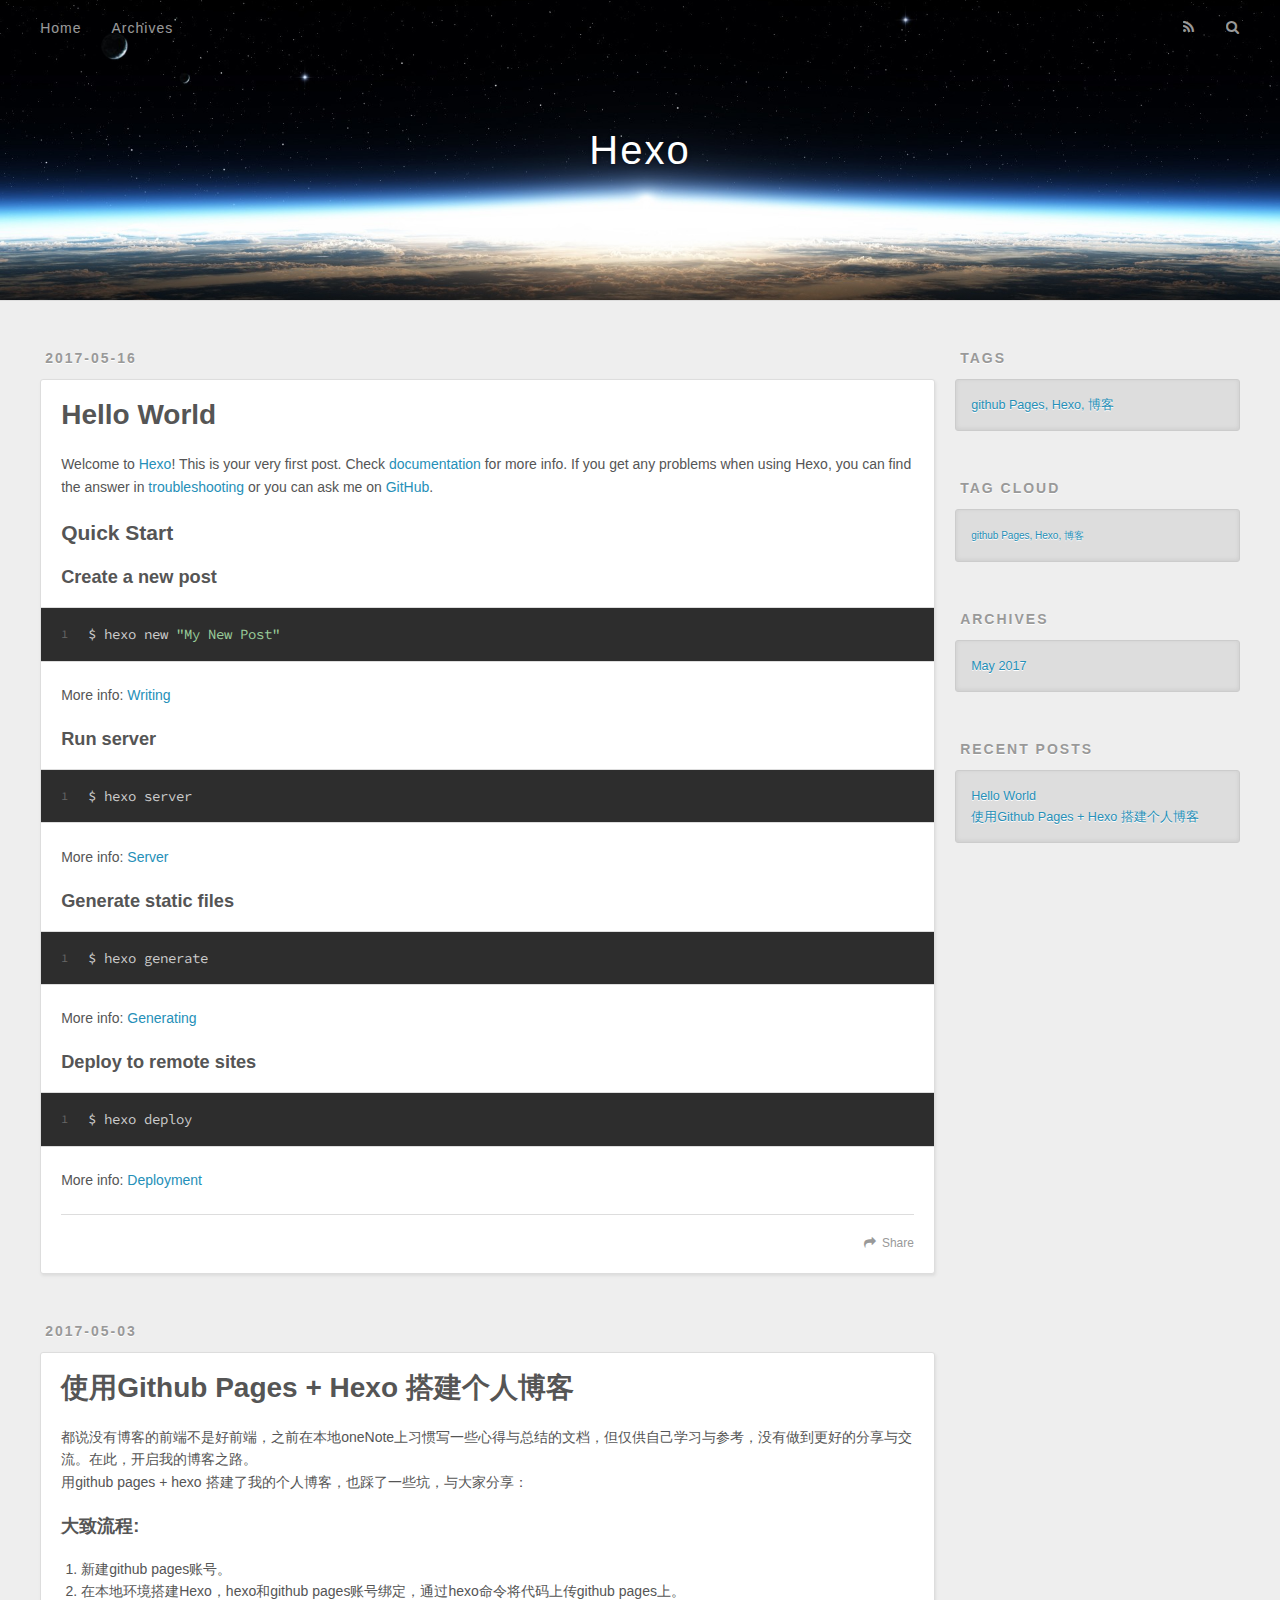
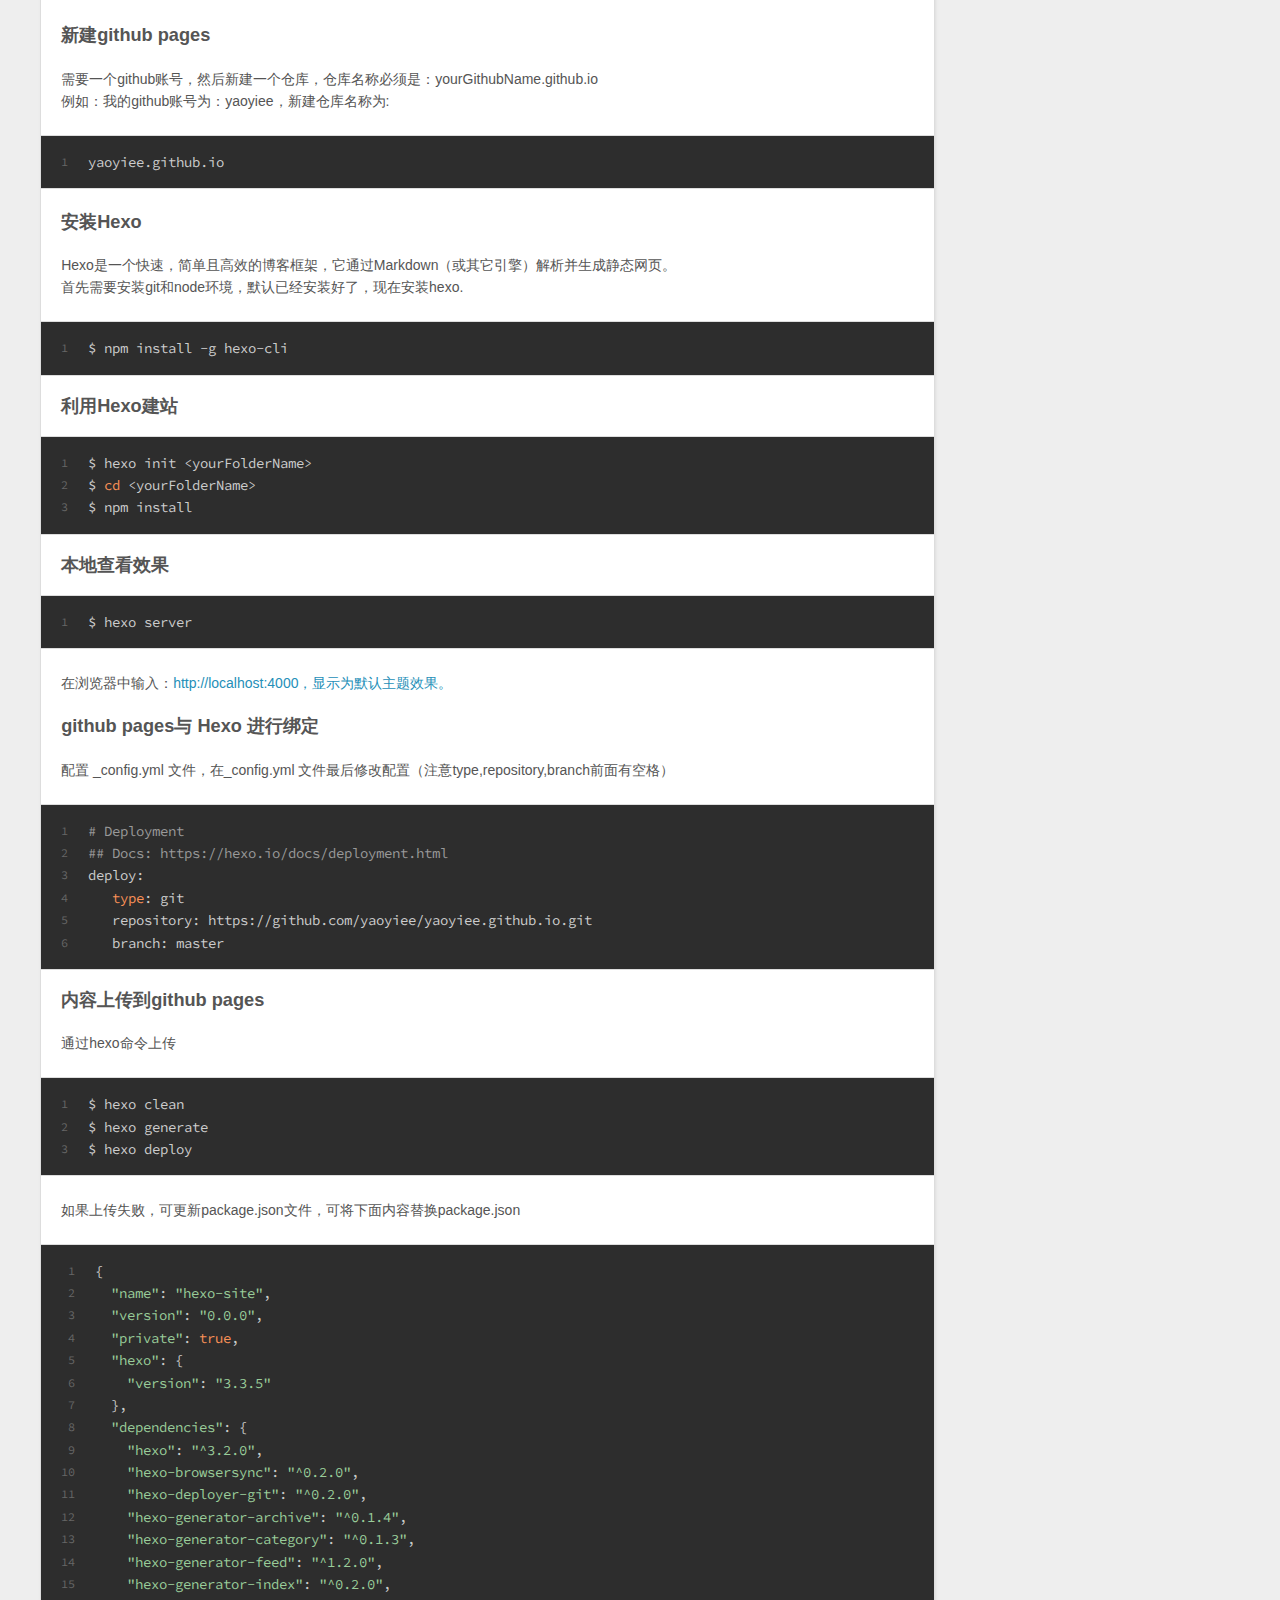
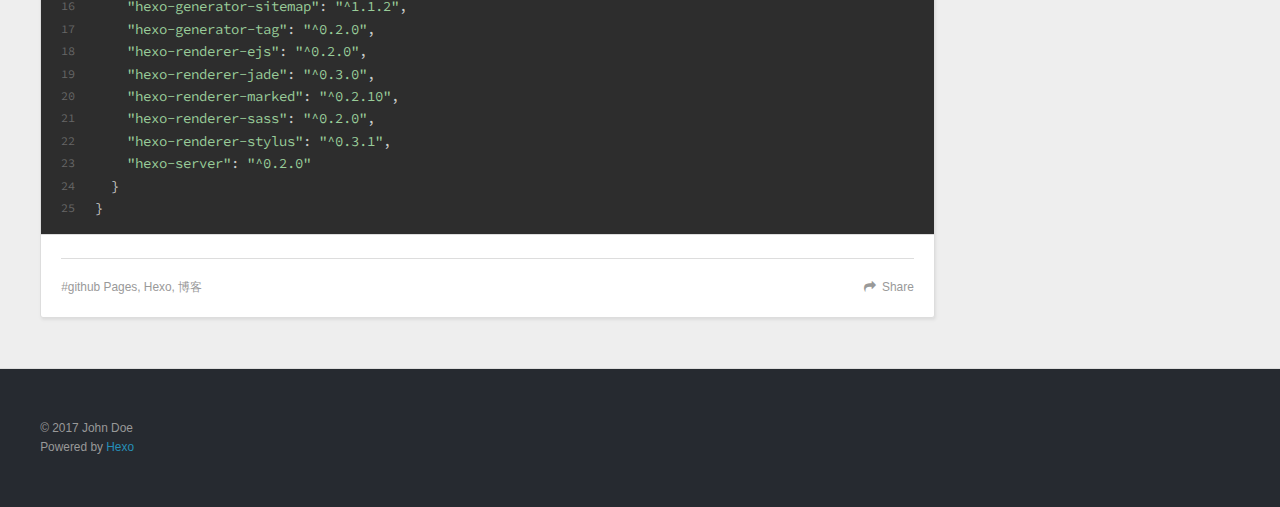
==== index.html @ 5df5b658 "Site updated: 2017-05-16 14:21:21" ====
<!DOCTYPE html>
<html>
<head>
  <meta charset="utf-8">
  
  <title>Hexo</title>
  <meta name="viewport" content="width=device-width, initial-scale=1, maximum-scale=1">
  <meta property="og:type" content="website">
<meta property="og:title" content="Hexo">
<meta property="og:url" content="http://yoursite.com/index.html">
<meta property="og:site_name" content="Hexo">
<meta name="twitter:card" content="summary">
<meta name="twitter:title" content="Hexo">
  
    <link rel="alternate" href="/atom.xml" title="Hexo" type="application/atom+xml">
  
  
    <link rel="icon" href="/favicon.png">
  
  
    <link href="//fonts.googleapis.com/css?family=Source+Code+Pro" rel="stylesheet" type="text/css">
  
  <link rel="stylesheet" href="/css/style.css">
  

</head>

<body>
  <div id="container">
    <div id="wrap">
      <header id="header">
  <div id="banner"></div>
  <div id="header-outer" class="outer">
    <div id="header-title" class="inner">
      <h1 id="logo-wrap">
        <a href="/" id="logo">Hexo</a>
      </h1>
      
    </div>
    <div id="header-inner" class="inner">
      <nav id="main-nav">
        <a id="main-nav-toggle" class="nav-icon"></a>
        
          <a class="main-nav-link" href="/">Home</a>
        
          <a class="main-nav-link" href="/archives">Archives</a>
        
      </nav>
      <nav id="sub-nav">
        
          <a id="nav-rss-link" class="nav-icon" href="/atom.xml" title="RSS Feed"></a>
        
        <a id="nav-search-btn" class="nav-icon" title="Search"></a>
      </nav>
      <div id="search-form-wrap">
        <form action="//google.com/search" method="get" accept-charset="UTF-8" class="search-form"><input type="search" name="q" class="search-form-input" placeholder="Search"><button type="submit" class="search-form-submit">&#xF002;</button><input type="hidden" name="sitesearch" value="http://yoursite.com"></form>
      </div>
    </div>
  </div>
</header>
      <div class="outer">
        <section id="main">
  
    <article id="post-hello-world" class="article article-type-post" itemscope itemprop="blogPost">
  <div class="article-meta">
    <a href="/2017/05/16/hello-world/" class="article-date">
  <time datetime="2017-05-16T03:09:04.000Z" itemprop="datePublished">2017-05-16</time>
</a>
    
  </div>
  <div class="article-inner">
    
    
      <header class="article-header">
        
  
    <h1 itemprop="name">
      <a class="article-title" href="/2017/05/16/hello-world/">Hello World</a>
    </h1>
  

      </header>
    
    <div class="article-entry" itemprop="articleBody">
      
        <p>Welcome to <a href="https://hexo.io/" target="_blank" rel="external">Hexo</a>! This is your very first post. Check <a href="https://hexo.io/docs/" target="_blank" rel="external">documentation</a> for more info. If you get any problems when using Hexo, you can find the answer in <a href="https://hexo.io/docs/troubleshooting.html" target="_blank" rel="external">troubleshooting</a> or you can ask me on <a href="https://github.com/hexojs/hexo/issues" target="_blank" rel="external">GitHub</a>.</p>
<h2 id="Quick-Start"><a href="#Quick-Start" class="headerlink" title="Quick Start"></a>Quick Start</h2><h3 id="Create-a-new-post"><a href="#Create-a-new-post" class="headerlink" title="Create a new post"></a>Create a new post</h3><figure class="highlight bash"><table><tr><td class="gutter"><pre><div class="line">1</div></pre></td><td class="code"><pre><div class="line">$ hexo new <span class="string">"My New Post"</span></div></pre></td></tr></table></figure>
<p>More info: <a href="https://hexo.io/docs/writing.html" target="_blank" rel="external">Writing</a></p>
<h3 id="Run-server"><a href="#Run-server" class="headerlink" title="Run server"></a>Run server</h3><figure class="highlight bash"><table><tr><td class="gutter"><pre><div class="line">1</div></pre></td><td class="code"><pre><div class="line">$ hexo server</div></pre></td></tr></table></figure>
<p>More info: <a href="https://hexo.io/docs/server.html" target="_blank" rel="external">Server</a></p>
<h3 id="Generate-static-files"><a href="#Generate-static-files" class="headerlink" title="Generate static files"></a>Generate static files</h3><figure class="highlight bash"><table><tr><td class="gutter"><pre><div class="line">1</div></pre></td><td class="code"><pre><div class="line">$ hexo generate</div></pre></td></tr></table></figure>
<p>More info: <a href="https://hexo.io/docs/generating.html" target="_blank" rel="external">Generating</a></p>
<h3 id="Deploy-to-remote-sites"><a href="#Deploy-to-remote-sites" class="headerlink" title="Deploy to remote sites"></a>Deploy to remote sites</h3><figure class="highlight bash"><table><tr><td class="gutter"><pre><div class="line">1</div></pre></td><td class="code"><pre><div class="line">$ hexo deploy</div></pre></td></tr></table></figure>
<p>More info: <a href="https://hexo.io/docs/deployment.html" target="_blank" rel="external">Deployment</a></p>

      
    </div>
    <footer class="article-footer">
      <a data-url="http://yoursite.com/2017/05/16/hello-world/" data-id="cj2qzh4xr00007jurjuhdyuds" class="article-share-link">Share</a>
      
      
    </footer>
  </div>
  
</article>


  
    <article id="post-使用Github-Pages-Hexo-搭建个人博客" class="article article-type-post" itemscope itemprop="blogPost">
  <div class="article-meta">
    <a href="/2017/05/03/使用Github-Pages-Hexo-搭建个人博客/" class="article-date">
  <time datetime="2017-05-03T07:25:29.000Z" itemprop="datePublished">2017-05-03</time>
</a>
    
  </div>
  <div class="article-inner">
    
    
      <header class="article-header">
        
  
    <h1 itemprop="name">
      <a class="article-title" href="/2017/05/03/使用Github-Pages-Hexo-搭建个人博客/">使用Github Pages + Hexo 搭建个人博客</a>
    </h1>
  

      </header>
    
    <div class="article-entry" itemprop="articleBody">
      
        <p> 都说没有博客的前端不是好前端，之前在本地oneNote上习惯写一些心得与总结的文档，但仅供自己学习与参考，没有做到更好的分享与交流。在此，开启我的博客之路。<br>用github pages + hexo 搭建了我的个人博客，也踩了一些坑，与大家分享：</p>
<h3 id="大致流程"><a href="#大致流程" class="headerlink" title="大致流程:"></a>大致流程:</h3><ol>
<li>新建github pages账号。</li>
<li>在本地环境搭建Hexo，hexo和github pages账号绑定，通过hexo命令将代码上传github pages上。</li>
</ol>
<h3 id="新建github-pages"><a href="#新建github-pages" class="headerlink" title="新建github pages"></a>新建<strong>github pages</strong></h3><p>需要一个github账号，然后新建一个仓库，仓库名称必须是：yourGithubName.github.io<br>例如：我的github账号为：yaoyiee，新建仓库名称为:<br><figure class="highlight plain"><table><tr><td class="gutter"><pre><div class="line">1</div></pre></td><td class="code"><pre><div class="line">yaoyiee.github.io</div></pre></td></tr></table></figure></p>
<h3 id="安装Hexo"><a href="#安装Hexo" class="headerlink" title="安装Hexo"></a>安装<strong>Hexo</strong></h3><p>  Hexo是一个快速，简单且高效的博客框架，它通过Markdown（或其它引擎）解析并生成静态网页。<br>  首先需要安装git和node环境，默认已经安装好了，现在安装hexo.</p>
<figure class="highlight bash"><table><tr><td class="gutter"><pre><div class="line">1</div></pre></td><td class="code"><pre><div class="line">$ npm install -g hexo-cli</div></pre></td></tr></table></figure>
<h3 id="利用Hexo建站"><a href="#利用Hexo建站" class="headerlink" title="利用Hexo建站"></a>利用<strong>Hexo</strong>建站</h3><figure class="highlight bash"><table><tr><td class="gutter"><pre><div class="line">1</div><div class="line">2</div><div class="line">3</div></pre></td><td class="code"><pre><div class="line">$ hexo init &lt;yourFolderName&gt;</div><div class="line">$ <span class="built_in">cd</span> &lt;yourFolderName&gt;</div><div class="line">$ npm install</div></pre></td></tr></table></figure>
<h3 id="本地查看效果"><a href="#本地查看效果" class="headerlink" title="本地查看效果"></a>本地查看效果</h3><figure class="highlight bash"><table><tr><td class="gutter"><pre><div class="line">1</div></pre></td><td class="code"><pre><div class="line">$ hexo server</div></pre></td></tr></table></figure>
<p>在浏览器中输入：<a href="http://localhost:4000，显示为默认主题效果。" target="_blank" rel="external">http://localhost:4000，显示为默认主题效果。</a></p>
<h3 id="github-pages与-Hexo-进行绑定"><a href="#github-pages与-Hexo-进行绑定" class="headerlink" title="github pages与 Hexo 进行绑定"></a><strong>github pages</strong>与 <strong>Hexo </strong>进行绑定</h3><p> 配置 _config.yml 文件，在_config.yml 文件最后修改配置（注意type,repository,branch前面有空格）</p>
<figure class="highlight bash"><table><tr><td class="gutter"><pre><div class="line">1</div><div class="line">2</div><div class="line">3</div><div class="line">4</div><div class="line">5</div><div class="line">6</div></pre></td><td class="code"><pre><div class="line"><span class="comment"># Deployment</span></div><div class="line"><span class="comment">## Docs: https://hexo.io/docs/deployment.html</span></div><div class="line">deploy:</div><div class="line">   <span class="built_in">type</span>: git</div><div class="line">   repository: https://github.com/yaoyiee/yaoyiee.github.io.git</div><div class="line">   branch: master</div></pre></td></tr></table></figure>
<h3 id="内容上传到github-pages"><a href="#内容上传到github-pages" class="headerlink" title="内容上传到github pages"></a>内容上传到<strong>github pages</strong></h3><p>通过hexo命令上传</p>
<figure class="highlight bash"><table><tr><td class="gutter"><pre><div class="line">1</div><div class="line">2</div><div class="line">3</div></pre></td><td class="code"><pre><div class="line">$ hexo clean</div><div class="line">$ hexo generate</div><div class="line">$ hexo deploy</div></pre></td></tr></table></figure>
<p>如果上传失败，可更新package.json文件，可将下面内容替换package.json<br><figure class="highlight bash"><table><tr><td class="gutter"><pre><div class="line">1</div><div class="line">2</div><div class="line">3</div><div class="line">4</div><div class="line">5</div><div class="line">6</div><div class="line">7</div><div class="line">8</div><div class="line">9</div><div class="line">10</div><div class="line">11</div><div class="line">12</div><div class="line">13</div><div class="line">14</div><div class="line">15</div><div class="line">16</div><div class="line">17</div><div class="line">18</div><div class="line">19</div><div class="line">20</div><div class="line">21</div><div class="line">22</div><div class="line">23</div><div class="line">24</div><div class="line">25</div></pre></td><td class="code"><pre><div class="line">&#123;</div><div class="line">  <span class="string">"name"</span>: <span class="string">"hexo-site"</span>,</div><div class="line">  <span class="string">"version"</span>: <span class="string">"0.0.0"</span>,</div><div class="line">  <span class="string">"private"</span>: <span class="literal">true</span>,</div><div class="line">  <span class="string">"hexo"</span>: &#123;</div><div class="line">    <span class="string">"version"</span>: <span class="string">"3.3.5"</span></div><div class="line">  &#125;,</div><div class="line">  <span class="string">"dependencies"</span>: &#123;</div><div class="line">    <span class="string">"hexo"</span>: <span class="string">"^3.2.0"</span>,</div><div class="line">    <span class="string">"hexo-browsersync"</span>: <span class="string">"^0.2.0"</span>,</div><div class="line">    <span class="string">"hexo-deployer-git"</span>: <span class="string">"^0.2.0"</span>,</div><div class="line">    <span class="string">"hexo-generator-archive"</span>: <span class="string">"^0.1.4"</span>,</div><div class="line">    <span class="string">"hexo-generator-category"</span>: <span class="string">"^0.1.3"</span>,</div><div class="line">    <span class="string">"hexo-generator-feed"</span>: <span class="string">"^1.2.0"</span>,</div><div class="line">    <span class="string">"hexo-generator-index"</span>: <span class="string">"^0.2.0"</span>,</div><div class="line">    <span class="string">"hexo-generator-sitemap"</span>: <span class="string">"^1.1.2"</span>,</div><div class="line">    <span class="string">"hexo-generator-tag"</span>: <span class="string">"^0.2.0"</span>,</div><div class="line">    <span class="string">"hexo-renderer-ejs"</span>: <span class="string">"^0.2.0"</span>,</div><div class="line">    <span class="string">"hexo-renderer-jade"</span>: <span class="string">"^0.3.0"</span>,</div><div class="line">    <span class="string">"hexo-renderer-marked"</span>: <span class="string">"^0.2.10"</span>,</div><div class="line">    <span class="string">"hexo-renderer-sass"</span>: <span class="string">"^0.2.0"</span>,</div><div class="line">    <span class="string">"hexo-renderer-stylus"</span>: <span class="string">"^0.3.1"</span>,</div><div class="line">    <span class="string">"hexo-server"</span>: <span class="string">"^0.2.0"</span></div><div class="line">  &#125;</div><div class="line">&#125;</div></pre></td></tr></table></figure></p>

      
    </div>
    <footer class="article-footer">
      <a data-url="http://yoursite.com/2017/05/03/使用Github-Pages-Hexo-搭建个人博客/" data-id="cj2qzr23o0000adurbklx86vs" class="article-share-link">Share</a>
      
      
  <ul class="article-tag-list"><li class="article-tag-list-item"><a class="article-tag-list-link" href="/tags/github-Pages-Hexo-博客/">github Pages, Hexo, 博客</a></li></ul>

    </footer>
  </div>
  
</article>


  

</section>
        
          <aside id="sidebar">
  
    

  
    
  <div class="widget-wrap">
    <h3 class="widget-title">Tags</h3>
    <div class="widget">
      <ul class="tag-list"><li class="tag-list-item"><a class="tag-list-link" href="/tags/github-Pages-Hexo-博客/">github Pages, Hexo, 博客</a></li></ul>
    </div>
  </div>


  
    
  <div class="widget-wrap">
    <h3 class="widget-title">Tag Cloud</h3>
    <div class="widget tagcloud">
      <a href="/tags/github-Pages-Hexo-博客/" style="font-size: 10px;">github Pages, Hexo, 博客</a>
    </div>
  </div>

  
    
  <div class="widget-wrap">
    <h3 class="widget-title">Archives</h3>
    <div class="widget">
      <ul class="archive-list"><li class="archive-list-item"><a class="archive-list-link" href="/archives/2017/05/">May 2017</a></li></ul>
    </div>
  </div>


  
    
  <div class="widget-wrap">
    <h3 class="widget-title">Recent Posts</h3>
    <div class="widget">
      <ul>
        
          <li>
            <a href="/2017/05/16/hello-world/">Hello World</a>
          </li>
        
          <li>
            <a href="/2017/05/03/使用Github-Pages-Hexo-搭建个人博客/">使用Github Pages + Hexo 搭建个人博客</a>
          </li>
        
      </ul>
    </div>
  </div>

  
</aside>
        
      </div>
      <footer id="footer">
  
  <div class="outer">
    <div id="footer-info" class="inner">
      &copy; 2017 John Doe<br>
      Powered by <a href="http://hexo.io/" target="_blank">Hexo</a>
    </div>
  </div>
</footer>
    </div>
    <nav id="mobile-nav">
  
    <a href="/" class="mobile-nav-link">Home</a>
  
    <a href="/archives" class="mobile-nav-link">Archives</a>
  
</nav>
    

<script src="//ajax.googleapis.com/ajax/libs/jquery/2.0.3/jquery.min.js"></script>


  <link rel="stylesheet" href="/fancybox/jquery.fancybox.css">
  <script src="/fancybox/jquery.fancybox.pack.js"></script>


<script src="/js/script.js"></script>

  </div>
</body>
</html>
---- css/style.css ----
body {
  width: 100%;
}
body:before,
body:after {
  content: "";
  display: table;
}
body:after {
  clear: both;
}
html,
body,
div,
span,
applet,
object,
iframe,
h1,
h2,
h3,
h4,
h5,
h6,
p,
blockquote,
pre,
a,
abbr,
acronym,
address,
big,
cite,
code,
del,
dfn,
em,
img,
ins,
kbd,
q,
s,
samp,
small,
strike,
strong,
sub,
sup,
tt,
var,
dl,
dt,
dd,
ol,
ul,
li,
fieldset,
form,
label,
legend,
table,
caption,
tbody,
tfoot,
thead,
tr,
th,
td {
  margin: 0;
  padding: 0;
  border: 0;
  outline: 0;
  font-weight: inherit;
  font-style: inherit;
  font-family: inherit;
  font-size: 100%;
  vertical-align: baseline;
}
body {
  line-height: 1;
  color: #000;
  background: #fff;
}
ol,
ul {
  list-style: none;
}
table {
  border-collapse: separate;
  border-spacing: 0;
  vertical-align: middle;
}
caption,
th,
td {
  text-align: left;
  font-weight: normal;
  vertical-align: middle;
}
a img {
  border: none;
}
input,
button {
  margin: 0;
  padding: 0;
}
input::-moz-focus-inner,
button::-moz-focus-inner {
  border: 0;
  padding: 0;
}
@font-face {
  font-family: FontAwesome;
  font-style: normal;
  font-weight: normal;
  src: url("fonts/fontawesome-webfont.eot?v=#4.0.3");
  src: url("fonts/fontawesome-webfont.eot?#iefix&v=#4.0.3") format("embedded-opentype"), url("fonts/fontawesome-webfont.woff?v=#4.0.3") format("woff"), url("fonts/fontawesome-webfont.ttf?v=#4.0.3") format("truetype"), url("fonts/fontawesome-webfont.svg#fontawesomeregular?v=#4.0.3") format("svg");
}
html,
body,
#container {
  height: 100%;
}
body {
  background: #eee;
  font: 14px "Helvetica Neue", Helvetica, Arial, sans-serif;
  -webkit-text-size-adjust: 100%;
}
.outer {
  max-width: 1220px;
  margin: 0 auto;
  padding: 0 20px;
}
.outer:before,
.outer:after {
  content: "";
  display: table;
}
.outer:after {
  clear: both;
}
.inner {
  display: inline;
  float: left;
  width: 98.33333333333333%;
  margin: 0 0.833333333333333%;
}
.left,
.alignleft {
  float: left;
}
.right,
.alignright {
  float: right;
}
.clear {
  clear: both;
}
#container {
  position: relative;
}
.mobile-nav-on {
  overflow: hidden;
}
#wrap {
  height: 100%;
  width: 100%;
  position: absolute;
  top: 0;
  left: 0;
  -webkit-transition: 0.2s ease-out;
  -moz-transition: 0.2s ease-out;
  -ms-transition: 0.2s ease-out;
  transition: 0.2s ease-out;
  z-index: 1;
  background: #eee;
}
.mobile-nav-on #wrap {
  left: 280px;
}
@media screen and (min-width: 768px) {
  #main {
    display: inline;
    float: left;
    width: 73.33333333333333%;
    margin: 0 0.833333333333333%;
  }
}
.article-date,
.article-category-link,
.archive-year,
.widget-title {
  text-decoration: none;
  text-transform: uppercase;
  letter-spacing: 2px;
  color: #999;
  margin-bottom: 1em;
  margin-left: 5px;
  line-height: 1em;
  text-shadow: 0 1px #fff;
  font-weight: bold;
}
.article-inner,
.archive-article-inner {
  background: #fff;
  -webkit-box-shadow: 1px 2px 3px #ddd;
  box-shadow: 1px 2px 3px #ddd;
  border: 1px solid #ddd;
  border-radius: 3px;
}
.article-entry h1,
.widget h1 {
  font-size: 2em;
}
.article-entry h2,
.widget h2 {
  font-size: 1.5em;
}
.article-entry h3,
.widget h3 {
  font-size: 1.3em;
}
.article-entry h4,
.widget h4 {
  font-size: 1.2em;
}
.article-entry h5,
.widget h5 {
  font-size: 1em;
}
.article-entry h6,
.widget h6 {
  font-size: 1em;
  color: #999;
}
.article-entry hr,
.widget hr {
  border: 1px dashed #ddd;
}
.article-entry strong,
.widget strong {
  font-weight: bold;
}
.article-entry em,
.widget em,
.article-entry cite,
.widget cite {
  font-style: italic;
}
.article-entry sup,
.widget sup,
.article-entry sub,
.widget sub {
  font-size: 0.75em;
  line-height: 0;
  position: relative;
  vertical-align: baseline;
}
.article-entry sup,
.widget sup {
  top: -0.5em;
}
.article-entry sub,
.widget sub {
  bottom: -0.2em;
}
.article-entry small,
.widget small {
  font-size: 0.85em;
}
.article-entry acronym,
.widget acronym,
.article-entry abbr,
.widget abbr {
  border-bottom: 1px dotted;
}
.article-entry ul,
.widget ul,
.article-entry ol,
.widget ol,
.article-entry dl,
.widget dl {
  margin: 0 20px;
  line-height: 1.6em;
}
.article-entry ul ul,
.widget ul ul,
.article-entry ol ul,
.widget ol ul,
.article-entry ul ol,
.widget ul ol,
.article-entry ol ol,
.widget ol ol {
  margin-top: 0;
  margin-bottom: 0;
}
.article-entry ul,
.widget ul {
  list-style: disc;
}
.article-entry ol,
.widget ol {
  list-style: decimal;
}
.article-entry dt,
.widget dt {
  font-weight: bold;
}
#header {
  height: 300px;
  position: relative;
  border-bottom: 1px solid #ddd;
}
#header:before,
#header:after {
  content: "";
  position: absolute;
  left: 0;
  right: 0;
  height: 40px;
}
#header:before {
  top: 0;
  background: -webkit-linear-gradient(rgba(0,0,0,0.2), transparent);
  background: -moz-linear-gradient(rgba(0,0,0,0.2), transparent);
  background: -ms-linear-gradient(rgba(0,0,0,0.2), transparent);
  background: linear-gradient(rgba(0,0,0,0.2), transparent);
}
#header:after {
  bottom: 0;
  background: -webkit-linear-gradient(transparent, rgba(0,0,0,0.2));
  background: -moz-linear-gradient(transparent, rgba(0,0,0,0.2));
  background: -ms-linear-gradient(transparent, rgba(0,0,0,0.2));
  background: linear-gradient(transparent, rgba(0,0,0,0.2));
}
#header-outer {
  height: 100%;
  position: relative;
}
#header-inner {
  position: relative;
  overflow: hidden;
}
#banner {
  position: absolute;
  top: 0;
  left: 0;
  width: 100%;
  height: 100%;
  background: url("images/banner.jpg") center #000;
  -webkit-background-size: cover;
  -moz-background-size: cover;
  background-size: cover;
  z-index: -1;
}
#header-title {
  text-align: center;
  height: 40px;
  position: absolute;
  top: 50%;
  left: 0;
  margin-top: -20px;
}
#logo,
#subtitle {
  text-decoration: none;
  color: #fff;
  font-weight: 300;
  text-shadow: 0 1px 4px rgba(0,0,0,0.3);
}
#logo {
  font-size: 40px;
  line-height: 40px;
  letter-spacing: 2px;
}
#subtitle {
  font-size: 16px;
  line-height: 16px;
  letter-spacing: 1px;
}
#subtitle-wrap {
  margin-top: 16px;
}
#main-nav {
  float: left;
  margin-left: -15px;
}
.nav-icon,
.main-nav-link {
  float: left;
  color: #fff;
  opacity: 0.6;
  text-decoration: none;
  text-shadow: 0 1px rgba(0,0,0,0.2);
  -webkit-transition: opacity 0.2s;
  -moz-transition: opacity 0.2s;
  -ms-transition: opacity 0.2s;
  transition: opacity 0.2s;
  display: block;
  padding: 20px 15px;
}
.nav-icon:hover,
.main-nav-link:hover {
  opacity: 1;
}
.nav-icon {
  font-family: FontAwesome;
  text-align: center;
  font-size: 14px;
  width: 14px;
  height: 14px;
  padding: 20px 15px;
  position: relative;
  cursor: pointer;
}
.main-nav-link {
  font-weight: 300;
  letter-spacing: 1px;
}
@media screen and (max-width: 479px) {
  .main-nav-link {
    display: none;
  }
}
#main-nav-toggle {
  display: none;
}
#main-nav-toggle:before {
  content: "\f0c9";
}
@media screen and (max-width: 479px) {
  #main-nav-toggle {
    display: block;
  }
}
#sub-nav {
  float: right;
  margin-right: -15px;
}
#nav-rss-link:before {
  content: "\f09e";
}
#nav-search-btn:before {
  content: "\f002";
}
#search-form-wrap {
  position: absolute;
  top: 15px;
  width: 150px;
  height: 30px;
  right: -150px;
  opacity: 0;
  -webkit-transition: 0.2s ease-out;
  -moz-transition: 0.2s ease-out;
  -ms-transition: 0.2s ease-out;
  transition: 0.2s ease-out;
}
#search-form-wrap.on {
  opacity: 1;
  right: 0;
}
@media screen and (max-width: 479px) {
  #search-form-wrap {
    width: 100%;
    right: -100%;
  }
}
.search-form {
  position: absolute;
  top: 0;
  left: 0;
  right: 0;
  background: #fff;
  padding: 5px 15px;
  border-radius: 15px;
  -webkit-box-shadow: 0 0 10px rgba(0,0,0,0.3);
  box-shadow: 0 0 10px rgba(0,0,0,0.3);
}
.search-form-input {
  border: none;
  background: none;
  color: #555;
  width: 100%;
  font: 13px "Helvetica Neue", Helvetica, Arial, sans-serif;
  outline: none;
}
.search-form-input::-webkit-search-results-decoration,
.search-form-input::-webkit-search-cancel-button {
  -webkit-appearance: none;
}
.search-form-submit {
  position: absolute;
  top: 50%;
  right: 10px;
  margin-top: -7px;
  font: 13px FontAwesome;
  border: none;
  background: none;
  color: #bbb;
  cursor: pointer;
}
.search-form-submit:hover,
.search-form-submit:focus {
  color: #777;
}
.article {
  margin: 50px 0;
}
.article-inner {
  overflow: hidden;
}
.article-meta:before,
.article-meta:after {
  content: "";
  display: table;
}
.article-meta:after {
  clear: both;
}
.article-date {
  float: left;
}
.article-category {
  float: left;
  line-height: 1em;
  color: #ccc;
  text-shadow: 0 1px #fff;
  margin-left: 8px;
}
.article-category:before {
  content: "\2022";
}
.article-category-link {
  margin: 0 12px 1em;
}
.article-header {
  padding: 20px 20px 0;
}
.article-title {
  text-decoration: none;
  font-size: 2em;
  font-weight: bold;
  color: #555;
  line-height: 1.1em;
  -webkit-transition: color 0.2s;
  -moz-transition: color 0.2s;
  -ms-transition: color 0.2s;
  transition: color 0.2s;
}
a.article-title:hover {
  color: #258fb8;
}
.article-entry {
  color: #555;
  padding: 0 20px;
}
.article-entry:before,
.article-entry:after {
  content: "";
  display: table;
}
.article-entry:after {
  clear: both;
}
.article-entry p,
.article-entry table {
  line-height: 1.6em;
  margin: 1.6em 0;
}
.article-entry h1,
.article-entry h2,
.article-entry h3,
.article-entry h4,
.article-entry h5,
.article-entry h6 {
  font-weight: bold;
}
.article-entry h1,
.article-entry h2,
.article-entry h3,
.article-entry h4,
.article-entry h5,
.article-entry h6 {
  line-height: 1.1em;
  margin: 1.1em 0;
}
.article-entry a {
  color: #258fb8;
  text-decoration: none;
}
.article-entry a:hover {
  text-decoration: underline;
}
.article-entry ul,
.article-entry ol,
.article-entry dl {
  margin-top: 1.6em;
  margin-bottom: 1.6em;
}
.article-entry img,
.article-entry video {
  max-width: 100%;
  height: auto;
  display: block;
  margin: auto;
}
.article-entry iframe {
  border: none;
}
.article-entry table {
  width: 100%;
  border-collapse: collapse;
  border-spacing: 0;
}
.article-entry th {
  font-weight: bold;
  border-bottom: 3px solid #ddd;
  padding-bottom: 0.5em;
}
.article-entry td {
  border-bottom: 1px solid #ddd;
  padding: 10px 0;
}
.article-entry blockquote {
  font-family: Georgia, "Times New Roman", serif;
  font-size: 1.4em;
  margin: 1.6em 20px;
  text-align: center;
}
.article-entry blockquote footer {
  font-size: 14px;
  margin: 1.6em 0;
  font-family: "Helvetica Neue", Helvetica, Arial, sans-serif;
}
.article-entry blockquote footer cite:before {
  content: "—";
  padding: 0 0.5em;
}
.article-entry .pullquote {
  text-align: left;
  width: 45%;
  margin: 0;
}
.article-entry .pullquote.left {
  margin-left: 0.5em;
  margin-right: 1em;
}
.article-entry .pullquote.right {
  margin-right: 0.5em;
  margin-left: 1em;
}
.article-entry .caption {
  color: #999;
  display: block;
  font-size: 0.9em;
  margin-top: 0.5em;
  position: relative;
  text-align: center;
}
.article-entry .video-container {
  position: relative;
  padding-top: 56.25%;
  height: 0;
  overflow: hidden;
}
.article-entry .video-container iframe,
.article-entry .video-container object,
.article-entry .video-container embed {
  position: absolute;
  top: 0;
  left: 0;
  width: 100%;
  height: 100%;
  margin-top: 0;
}
.article-more-link a {
  display: inline-block;
  line-height: 1em;
  padding: 6px 15px;
  border-radius: 15px;
  background: #eee;
  color: #999;
  text-shadow: 0 1px #fff;
  text-decoration: none;
}
.article-more-link a:hover {
  background: #258fb8;
  color: #fff;
  text-decoration: none;
  text-shadow: 0 1px #1e7293;
}
.article-footer {
  font-size: 0.85em;
  line-height: 1.6em;
  border-top: 1px solid #ddd;
  padding-top: 1.6em;
  margin: 0 20px 20px;
}
.article-footer:before,
.article-footer:after {
  content: "";
  display: table;
}
.article-footer:after {
  clear: both;
}
.article-footer a {
  color: #999;
  text-decoration: none;
}
.article-footer a:hover {
  color: #555;
}
.article-tag-list-item {
  float: left;
  margin-right: 10px;
}
.article-tag-list-link:before {
  content: "#";
}
.article-comment-link {
  float: right;
}
.article-comment-link:before {
  content: "\f075";
  font-family: FontAwesome;
  padding-right: 8px;
}
.article-share-link {
  cursor: pointer;
  float: right;
  margin-left: 20px;
}
.article-share-link:before {
  content: "\f064";
  font-family: FontAwesome;
  padding-right: 6px;
}
#article-nav {
  position: relative;
}
#article-nav:before,
#article-nav:after {
  content: "";
  display: table;
}
#article-nav:after {
  clear: both;
}
@media screen and (min-width: 768px) {
  #article-nav {
    margin: 50px 0;
  }
  #article-nav:before {
    width: 8px;
    height: 8px;
    position: absolute;
    top: 50%;
    left: 50%;
    margin-top: -4px;
    margin-left: -4px;
    content: "";
    border-radius: 50%;
    background: #ddd;
    -webkit-box-shadow: 0 1px 2px #fff;
    box-shadow: 0 1px 2px #fff;
  }
}
.article-nav-link-wrap {
  text-decoration: none;
  text-shadow: 0 1px #fff;
  color: #999;
  -webkit-box-sizing: border-box;
  -moz-box-sizing: border-box;
  box-sizing: border-box;
  margin-top: 50px;
  text-align: center;
  display: block;
}
.article-nav-link-wrap:hover {
  color: #555;
}
@media screen and (min-width: 768px) {
  .article-nav-link-wrap {
    width: 50%;
    margin-top: 0;
  }
}
@media screen and (min-width: 768px) {
  #article-nav-newer {
    float: left;
    text-align: right;
    padding-right: 20px;
  }
}
@media screen and (min-width: 768px) {
  #article-nav-older {
    float: right;
    text-align: left;
    padding-left: 20px;
  }
}
.article-nav-caption {
  text-transform: uppercase;
  letter-spacing: 2px;
  color: #ddd;
  line-height: 1em;
  font-weight: bold;
}
#article-nav-newer .article-nav-caption {
  margin-right: -2px;
}
.article-nav-title {
  font-size: 0.85em;
  line-height: 1.6em;
  margin-top: 0.5em;
}
.article-share-box {
  position: absolute;
  display: none;
  background: #fff;
  -webkit-box-shadow: 1px 2px 10px rgba(0,0,0,0.2);
  box-shadow: 1px 2px 10px rgba(0,0,0,0.2);
  border-radius: 3px;
  margin-left: -145px;
  overflow: hidden;
  z-index: 1;
}
.article-share-box.on {
  display: block;
}
.article-share-input {
  width: 100%;
  background: none;
  -webkit-box-sizing: border-box;
  -moz-box-sizing: border-box;
  box-sizing: border-box;
  font: 14px "Helvetica Neue", Helvetica, Arial, sans-serif;
  padding: 0 15px;
  color: #555;
  outline: none;
  border: 1px solid #ddd;
  border-radius: 3px 3px 0 0;
  height: 36px;
  line-height: 36px;
}
.article-share-links {
  background: #eee;
}
.article-share-links:before,
.article-share-links:after {
  content: "";
  display: table;
}
.article-share-links:after {
  clear: both;
}
.article-share-twitter,
.article-share-facebook,
.article-share-pinterest,
.article-share-google {
  width: 50px;
  height: 36px;
  display: block;
  float: left;
  position: relative;
  color: #999;
  text-shadow: 0 1px #fff;
}
.article-share-twitter:before,
.article-share-facebook:before,
.article-share-pinterest:before,
.article-share-google:before {
  font-size: 20px;
  font-family: FontAwesome;
  width: 20px;
  height: 20px;
  position: absolute;
  top: 50%;
  left: 50%;
  margin-top: -10px;
  margin-left: -10px;
  text-align: center;
}
.article-share-twitter:hover,
.article-share-facebook:hover,
.article-share-pinterest:hover,
.article-share-google:hover {
  color: #fff;
}
.article-share-twitter:before {
  content: "\f099";
}
.article-share-twitter:hover {
  background: #00aced;
  text-shadow: 0 1px #008abe;
}
.article-share-facebook:before {
  content: "\f09a";
}
.article-share-facebook:hover {
  background: #3b5998;
  text-shadow: 0 1px #2f477a;
}
.article-share-pinterest:before {
  content: "\f0d2";
}
.article-share-pinterest:hover {
  background: #cb2027;
  text-shadow: 0 1px #a21a1f;
}
.article-share-google:before {
  content: "\f0d5";
}
.article-share-google:hover {
  background: #dd4b39;
  text-shadow: 0 1px #be3221;
}
.article-gallery {
  background: #000;
  position: relative;
}
.article-gallery-photos {
  position: relative;
  overflow: hidden;
}
.article-gallery-img {
  display: none;
  max-width: 100%;
}
.article-gallery-img:first-child {
  display: block;
}
.article-gallery-img.loaded {
  position: absolute;
  display: block;
}
.article-gallery-img img {
  display: block;
  max-width: 100%;
  margin: 0 auto;
}
#comments {
  background: #fff;
  -webkit-box-shadow: 1px 2px 3px #ddd;
  box-shadow: 1px 2px 3px #ddd;
  padding: 20px;
  border: 1px solid #ddd;
  border-radius: 3px;
  margin: 50px 0;
}
#comments a {
  color: #258fb8;
}
.archives-wrap {
  margin: 50px 0;
}
.archives:before,
.archives:after {
  content: "";
  display: table;
}
.archives:after {
  clear: both;
}
.archive-year-wrap {
  margin-bottom: 1em;
}
.archives {
  -webkit-column-gap: 10px;
  -moz-column-gap: 10px;
  column-gap: 10px;
}
@media screen and (min-width: 480px) and (max-width: 767px) {
  .archives {
    -webkit-column-count: 2;
    -moz-column-count: 2;
    column-count: 2;
  }
}
@media screen and (min-width: 768px) {
  .archives {
    -webkit-column-count: 3;
    -moz-column-count: 3;
    column-count: 3;
  }
}
.archive-article {
  -webkit-column-break-inside: avoid;
  page-break-inside: avoid;
  overflow: hidden;
  break-inside: avoid-column;
}
.archive-article-inner {
  padding: 10px;
  margin-bottom: 15px;
}
.archive-article-title {
  text-decoration: none;
  font-weight: bold;
  color: #555;
  -webkit-transition: color 0.2s;
  -moz-transition: color 0.2s;
  -ms-transition: color 0.2s;
  transition: color 0.2s;
  line-height: 1.6em;
}
.archive-article-title:hover {
  color: #258fb8;
}
.archive-article-footer {
  margin-top: 1em;
}
.archive-article-date {
  color: #999;
  text-decoration: none;
  font-size: 0.85em;
  line-height: 1em;
  margin-bottom: 0.5em;
  display: block;
}
#page-nav {
  margin: 50px auto;
  background: #fff;
  -webkit-box-shadow: 1px 2px 3px #ddd;
  box-shadow: 1px 2px 3px #ddd;
  border: 1px solid #ddd;
  border-radius: 3px;
  text-align: center;
  color: #999;
  overflow: hidden;
}
#page-nav:before,
#page-nav:after {
  content: "";
  display: table;
}
#page-nav:after {
  clear: both;
}
#page-nav a,
#page-nav span {
  padding: 10px 20px;
  line-height: 1;
  height: 2ex;
}
#page-nav a {
  color: #999;
  text-decoration: none;
}
#page-nav a:hover {
  background: #999;
  color: #fff;
}
#page-nav .prev {
  float: left;
}
#page-nav .next {
  float: right;
}
#page-nav .page-number {
  display: inline-block;
}
@media screen and (max-width: 479px) {
  #page-nav .page-number {
    display: none;
  }
}
#page-nav .current {
  color: #555;
  font-weight: bold;
}
#page-nav .space {
  color: #ddd;
}
#footer {
  background: #262a30;
  padding: 50px 0;
  border-top: 1px solid #ddd;
  color: #999;
}
#footer a {
  color: #258fb8;
  text-decoration: none;
}
#footer a:hover {
  text-decoration: underline;
}
#footer-info {
  line-height: 1.6em;
  font-size: 0.85em;
}
.article-entry pre,
.article-entry .highlight {
  background: #2d2d2d;
  margin: 0 -20px;
  padding: 15px 20px;
  border-style: solid;
  border-color: #ddd;
  border-width: 1px 0;
  overflow: auto;
  color: #ccc;
  line-height: 22.400000000000002px;
}
.article-entry .highlight .gutter pre,
.article-entry .gist .gist-file .gist-data .line-numbers {
  color: #666;
  font-size: 0.85em;
}
.article-entry pre,
.article-entry code {
  font-family: "Source Code Pro", Consolas, Monaco, Menlo, Consolas, monospace;
}
.article-entry code {
  background: #eee;
  text-shadow: 0 1px #fff;
  padding: 0 0.3em;
}
.article-entry pre code {
  background: none;
  text-shadow: none;
  padding: 0;
}
.article-entry .highlight pre {
  border: none;
  margin: 0;
  padding: 0;
}
.article-entry .highlight table {
  margin: 0;
  width: auto;
}
.article-entry .highlight td {
  border: none;
  padding: 0;
}
.article-entry .highlight figcaption {
  font-size: 0.85em;
  color: #999;
  line-height: 1em;
  margin-bottom: 1em;
}
.article-entry .highlight figcaption:before,
.article-entry .highlight figcaption:after {
  content: "";
  display: table;
}
.article-entry .highlight figcaption:after {
  clear: both;
}
.article-entry .highlight figcaption a {
  float: right;
}
.article-entry .highlight .gutter pre {
  text-align: right;
  padding-right: 20px;
}
.article-entry .highlight .line {
  height: 22.400000000000002px;
}
.article-entry .highlight .line.marked {
  background: #515151;
}
.article-entry .gist {
  margin: 0 -20px;
  border-style: solid;
  border-color: #ddd;
  border-width: 1px 0;
  background: #2d2d2d;
  padding: 15px 20px 15px 0;
}
.article-entry .gist .gist-file {
  border: none;
  font-family: "Source Code Pro", Consolas, Monaco, Menlo, Consolas, monospace;
  margin: 0;
}
.article-entry .gist .gist-file .gist-data {
  background: none;
  border: none;
}
.article-entry .gist .gist-file .gist-data .line-numbers {
  background: none;
  border: none;
  padding: 0 20px 0 0;
}
.article-entry .gist .gist-file .gist-data .line-data {
  padding: 0 !important;
}
.article-entry .gist .gist-file .highlight {
  margin: 0;
  padding: 0;
  border: none;
}
.article-entry .gist .gist-file .gist-meta {
  background: #2d2d2d;
  color: #999;
  font: 0.85em "Helvetica Neue", Helvetica, Arial, sans-serif;
  text-shadow: 0 0;
  padding: 0;
  margin-top: 1em;
  margin-left: 20px;
}
.article-entry .gist .gist-file .gist-meta a {
  color: #258fb8;
  font-weight: normal;
}
.article-entry .gist .gist-file .gist-meta a:hover {
  text-decoration: underline;
}
pre .comment,
pre .title {
  color: #999;
}
pre .variable,
pre .attribute,
pre .tag,
pre .regexp,
pre .ruby .constant,
pre .xml .tag .title,
pre .xml .pi,
pre .xml .doctype,
pre .html .doctype,
pre .css .id,
pre .css .class,
pre .css .pseudo {
  color: #f2777a;
}
pre .number,
pre .preprocessor,
pre .built_in,
pre .literal,
pre .params,
pre .constant {
  color: #f99157;
}
pre .class,
pre .ruby .class .title,
pre .css .rules .attribute {
  color: #9c9;
}
pre .string,
pre .value,
pre .inheritance,
pre .header,
pre .ruby .symbol,
pre .xml .cdata {
  color: #9c9;
}
pre .css .hexcolor {
  color: #6cc;
}
pre .function,
pre .python .decorator,
pre .python .title,
pre .ruby .function .title,
pre .ruby .title .keyword,
pre .perl .sub,
pre .javascript .title,
pre .coffeescript .title {
  color: #69c;
}
pre .keyword,
pre .javascript .function {
  color: #c9c;
}
@media screen and (max-width: 479px) {
  #mobile-nav {
    position: absolute;
    top: 0;
    left: 0;
    width: 280px;
    height: 100%;
    background: #191919;
    border-right: 1px solid #fff;
  }
}
@media screen and (max-width: 479px) {
  .mobile-nav-link {
    display: block;
    color: #999;
    text-decoration: none;
    padding: 15px 20px;
    font-weight: bold;
  }
  .mobile-nav-link:hover {
    color: #fff;
  }
}
@media screen and (min-width: 768px) {
  #sidebar {
    display: inline;
    float: left;
    width: 23.333333333333332%;
    margin: 0 0.833333333333333%;
  }
}
.widget-wrap {
  margin: 50px 0;
}
.widget {
  color: #777;
  text-shadow: 0 1px #fff;
  background: #ddd;
  -webkit-box-shadow: 0 -1px 4px #ccc inset;
  box-shadow: 0 -1px 4px #ccc inset;
  border: 1px solid #ccc;
  padding: 15px;
  border-radius: 3px;
}
.widget a {
  color: #258fb8;
  text-decoration: none;
}
.widget a:hover {
  text-decoration: underline;
}
.widget ul ul,
.widget ol ul,
.widget dl ul,
.widget ul ol,
.widget ol ol,
.widget dl ol,
.widget ul dl,
.widget ol dl,
.widget dl dl {
  margin-left: 15px;
  list-style: disc;
}
.widget {
  line-height: 1.6em;
  word-wrap: break-word;
  font-size: 0.9em;
}
.widget ul,
.widget ol {
  list-style: none;
  margin: 0;
}
.widget ul ul,
.widget ol ul,
.widget ul ol,
.widget ol ol {
  margin: 0 20px;
}
.widget ul ul,
.widget ol ul {
  list-style: disc;
}
.widget ul ol,
.widget ol ol {
  list-style: decimal;
}
.category-list-count,
.tag-list-count,
.archive-list-count {
  padding-left: 5px;
  color: #999;
  font-size: 0.85em;
}
.category-list-count:before,
.tag-list-count:before,
.archive-list-count:before {
  content: "(";
}
.category-list-count:after,
.tag-list-count:after,
.archive-list-count:after {
  content: ")";
}
.tagcloud a {
  margin-right: 5px;
  display: inline-block;
}
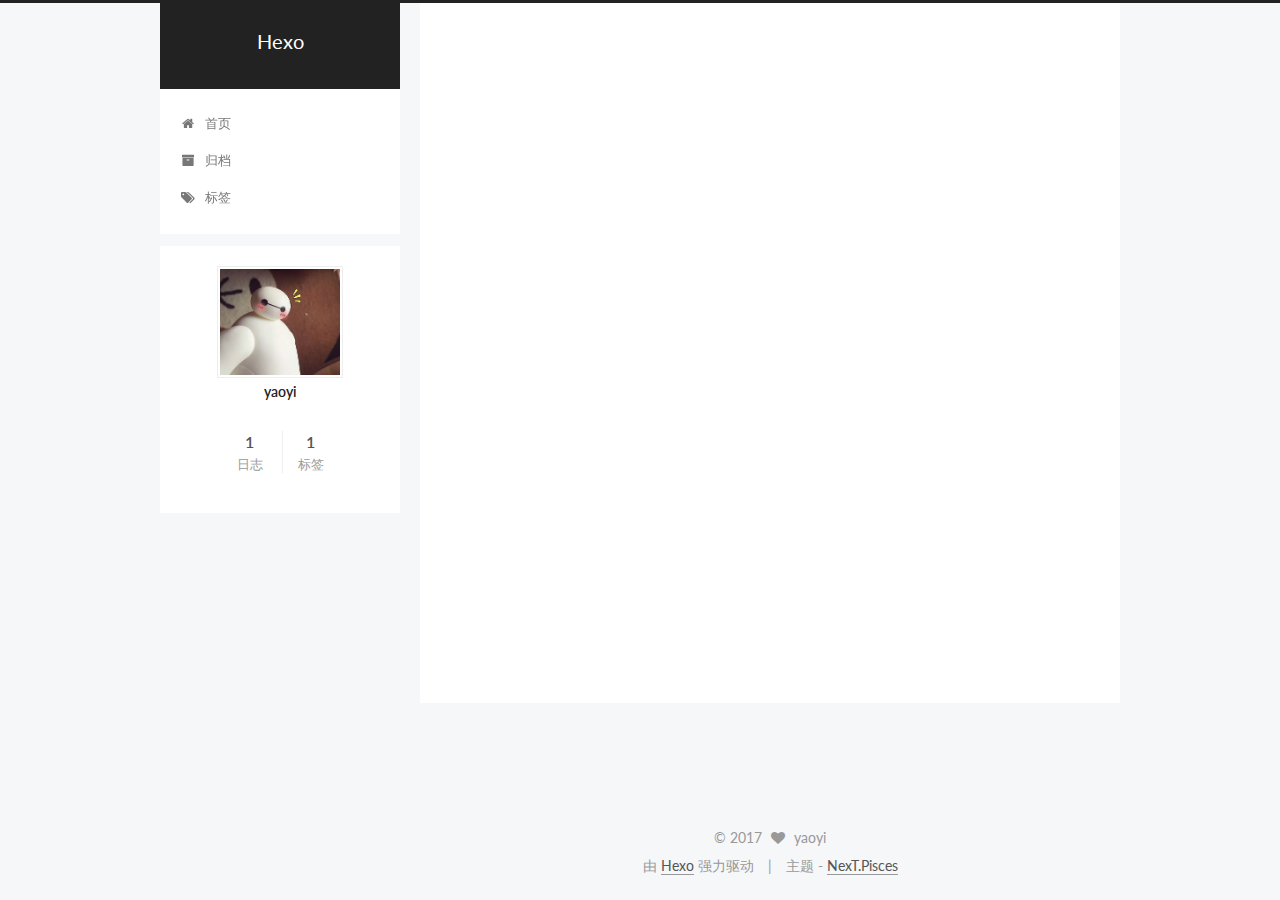
==== commit 3f80dd00: "Site updated: 2017-05-16 15:09:22" ====
--- a/index.html
+++ b/index.html
@@ -1,252 +1,634 @@
-<!DOCTYPE html>
-<html>
+<!doctype html>
+
+
+
+  
+
+
+<html class="theme-next pisces use-motion" lang="zh-Hans">
 <head>
-  <meta charset="utf-8">
-  
-  <title>Hexo</title>
-  <meta name="viewport" content="width=device-width, initial-scale=1, maximum-scale=1">
-  <meta property="og:type" content="website">
+  <meta charset="UTF-8"/>
+<meta http-equiv="X-UA-Compatible" content="IE=edge" />
+<meta name="viewport" content="width=device-width, initial-scale=1, maximum-scale=1"/>
+
+
+
+
+
+
+<meta http-equiv="Cache-Control" content="no-transform" />
+<meta http-equiv="Cache-Control" content="no-siteapp" />
+
+
+
+
+
+
+
+
+
+
+
+
+
+
+
+  
+  
+  <link href="/lib/fancybox/source/jquery.fancybox.css?v=2.1.5" rel="stylesheet" type="text/css" />
+
+
+
+
+  
+  
+  
+  
+
+  
+    
+    
+  
+
+  
+
+  
+
+  
+
+  
+
+  
+    
+    
+    <link href="//fonts.googleapis.com/css?family=Lato:300,300italic,400,400italic,700,700italic&subset=latin,latin-ext" rel="stylesheet" type="text/css">
+  
+
+
+
+
+
+
+<link href="/lib/font-awesome/css/font-awesome.min.css?v=4.6.2" rel="stylesheet" type="text/css" />
+
+<link href="/css/main.css?v=5.1.1" rel="stylesheet" type="text/css" />
+
+
+  <meta name="keywords" content="Hexo, NexT" />
+
+
+
+
+
+
+
+
+  <link rel="shortcut icon" type="image/x-icon" href="/favicon.ico?v=5.1.1" />
+
+
+
+
+
+
+<meta property="og:type" content="website">
 <meta property="og:title" content="Hexo">
 <meta property="og:url" content="http://yoursite.com/index.html">
 <meta property="og:site_name" content="Hexo">
 <meta name="twitter:card" content="summary">
 <meta name="twitter:title" content="Hexo">
-  
-    <link rel="alternate" href="/atom.xml" title="Hexo" type="application/atom+xml">
-  
-  
-    <link rel="icon" href="/favicon.png">
-  
-  
-    <link href="//fonts.googleapis.com/css?family=Source+Code+Pro" rel="stylesheet" type="text/css">
-  
-  <link rel="stylesheet" href="/css/style.css">
-  
-
+
+
+
+<script type="text/javascript" id="hexo.configurations">
+  var NexT = window.NexT || {};
+  var CONFIG = {
+    root: '/',
+    scheme: 'Pisces',
+    sidebar: {"position":"left","display":"post","offset":12,"offset_float":0,"b2t":false,"scrollpercent":false},
+    fancybox: true,
+    motion: true,
+    duoshuo: {
+      userId: '0',
+      author: '博主'
+    },
+    algolia: {
+      applicationID: '',
+      apiKey: '',
+      indexName: '',
+      hits: {"per_page":10},
+      labels: {"input_placeholder":"Search for Posts","hits_empty":"We didn't find any results for the search: ${query}","hits_stats":"${hits} results found in ${time} ms"}
+    }
+  };
+</script>
+
+
+
+  <link rel="canonical" href="http://yoursite.com/"/>
+
+
+
+
+
+  <title>Hexo</title>
 </head>
 
-<body>
-  <div id="container">
-    <div id="wrap">
-      <header id="header">
-  <div id="banner"></div>
-  <div id="header-outer" class="outer">
-    <div id="header-title" class="inner">
-      <h1 id="logo-wrap">
-        <a href="/" id="logo">Hexo</a>
-      </h1>
-      
+<body itemscope itemtype="http://schema.org/WebPage" lang="zh-Hans">
+
+  
+
+
+
+
+
+
+
+
+
+
+
+
+
+
+  
+  
+    
+  
+
+  <div class="container sidebar-position-left 
+   page-home 
+ ">
+    <div class="headband"></div>
+
+    <header id="header" class="header" itemscope itemtype="http://schema.org/WPHeader">
+      <div class="header-inner"><div class="site-brand-wrapper">
+  <div class="site-meta ">
+    
+
+    <div class="custom-logo-site-title">
+      <a href="/"  class="brand" rel="start">
+        <span class="logo-line-before"><i></i></span>
+        <span class="site-title">Hexo</span>
+        <span class="logo-line-after"><i></i></span>
+      </a>
     </div>
-    <div id="header-inner" class="inner">
-      <nav id="main-nav">
-        <a id="main-nav-toggle" class="nav-icon"></a>
-        
-          <a class="main-nav-link" href="/">Home</a>
-        
-          <a class="main-nav-link" href="/archives">Archives</a>
-        
-      </nav>
-      <nav id="sub-nav">
-        
-          <a id="nav-rss-link" class="nav-icon" href="/atom.xml" title="RSS Feed"></a>
-        
-        <a id="nav-search-btn" class="nav-icon" title="Search"></a>
-      </nav>
-      <div id="search-form-wrap">
-        <form action="//google.com/search" method="get" accept-charset="UTF-8" class="search-form"><input type="search" name="q" class="search-form-input" placeholder="Search"><button type="submit" class="search-form-submit">&#xF002;</button><input type="hidden" name="sitesearch" value="http://yoursite.com"></form>
-      </div>
+      
+        <p class="site-subtitle"></p>
+      
+  </div>
+
+  <div class="site-nav-toggle">
+    <button>
+      <span class="btn-bar"></span>
+      <span class="btn-bar"></span>
+      <span class="btn-bar"></span>
+    </button>
+  </div>
+</div>
+
+<nav class="site-nav">
+  
+
+  
+    <ul id="menu" class="menu">
+      
+        
+        <li class="menu-item menu-item-home">
+          <a href="/" rel="section">
+            
+              <i class="menu-item-icon fa fa-fw fa-home"></i> <br />
+            
+            首页
+          </a>
+        </li>
+      
+        
+        <li class="menu-item menu-item-archives">
+          <a href="/archives" rel="section">
+            
+              <i class="menu-item-icon fa fa-fw fa-archive"></i> <br />
+            
+            归档
+          </a>
+        </li>
+      
+        
+        <li class="menu-item menu-item-tags">
+          <a href="/tags" rel="section">
+            
+              <i class="menu-item-icon fa fa-fw fa-tags"></i> <br />
+            
+            标签
+          </a>
+        </li>
+      
+
+      
+    </ul>
+  
+
+  
+</nav>
+
+
+
+ </div>
+    </header>
+
+    <main id="main" class="main">
+      <div class="main-inner">
+        <div class="content-wrap">
+          <div id="content" class="content">
+            
+  <section id="posts" class="posts-expand">
+    
+      
+
+  
+
+  
+  
+  
+
+  <article class="post post-type-normal " itemscope itemtype="http://schema.org/Article">
+    <link itemprop="mainEntityOfPage" href="http://yoursite.com/2017/05/03/使用Github-Pages-Hexo-搭建个人博客/">
+
+    <span hidden itemprop="author" itemscope itemtype="http://schema.org/Person">
+      <meta itemprop="name" content="yaoyi">
+      <meta itemprop="description" content="">
+      <meta itemprop="image" content="/uploads/pic.png">
+    </span>
+
+    <span hidden itemprop="publisher" itemscope itemtype="http://schema.org/Organization">
+      <meta itemprop="name" content="Hexo">
+    </span>
+
+    
+      <header class="post-header">
+
+        
+        
+          <h1 class="post-title" itemprop="name headline">
+            
+            
+              
+                
+                <a class="post-title-link" href="/2017/05/03/使用Github-Pages-Hexo-搭建个人博客/" itemprop="url">
+                  使用Github Pages + Hexo 搭建个人博客
+                </a>
+              
+            
+          </h1>
+        
+
+        <div class="post-meta">
+          <span class="post-time">
+            
+              <span class="post-meta-item-icon">
+                <i class="fa fa-calendar-o"></i>
+              </span>
+              
+                <span class="post-meta-item-text">发表于</span>
+              
+              <time title="创建于" itemprop="dateCreated datePublished" datetime="2017-05-03T15:25:29+08:00">
+                2017-05-03
+              </time>
+            
+
+            
+
+            
+          </span>
+
+          
+
+          
+            
+          
+
+          
+          
+
+          
+
+          
+
+          
+
+        </div>
+      </header>
+    
+
+    <div class="post-body" itemprop="articleBody">
+
+      
+      
+
+      
+        
+          
+           都说没有博客的前端不是好前端，之前在本地oneNote上习惯写一些心得与总结的文档，但仅供自己学习与参考，没有做到更好的分享与交流。在此，开启我的博客之路。用github pages + hexo 搭建了我的个人博客，也踩了一些坑，与大家分享：
+大致流程:
+新建github pages账号。
+在本
+          ...
+          <!--noindex-->
+          <div class="post-button text-center">
+            <a class="btn" href="/2017/05/03/使用Github-Pages-Hexo-搭建个人博客/#more" rel="contents">
+              阅读全文 &raquo;
+            </a>
+          </div>
+          <!--/noindex-->
+        
+      
+    </div>
+
+    <div>
+      
+    </div>
+
+    <div>
+      
+    </div>
+
+    <div>
+      
+    </div>
+
+    <footer class="post-footer">
+      
+
+      
+
+      
+
+      
+      
+        <div class="post-eof"></div>
+      
+    </footer>
+  </article>
+
+
+    
+  </section>
+
+  
+
+
+          </div>
+          
+
+
+          
+
+        </div>
+        
+          
+  
+  <div class="sidebar-toggle">
+    <div class="sidebar-toggle-line-wrap">
+      <span class="sidebar-toggle-line sidebar-toggle-line-first"></span>
+      <span class="sidebar-toggle-line sidebar-toggle-line-middle"></span>
+      <span class="sidebar-toggle-line sidebar-toggle-line-last"></span>
     </div>
   </div>
-</header>
-      <div class="outer">
-        <section id="main">
-  
-    <article id="post-hello-world" class="article article-type-post" itemscope itemprop="blogPost">
-  <div class="article-meta">
-    <a href="/2017/05/16/hello-world/" class="article-date">
-  <time datetime="2017-05-16T03:09:04.000Z" itemprop="datePublished">2017-05-16</time>
-</a>
-    
+
+  <aside id="sidebar" class="sidebar">
+    <div class="sidebar-inner">
+
+      
+
+      
+
+      <section class="site-overview sidebar-panel sidebar-panel-active">
+        <div class="site-author motion-element" itemprop="author" itemscope itemtype="http://schema.org/Person">
+          <img class="site-author-image" itemprop="image"
+               src="/uploads/pic.png"
+               alt="yaoyi" />
+          <p class="site-author-name" itemprop="name">yaoyi</p>
+           
+              <p class="site-description motion-element" itemprop="description"></p>
+          
+        </div>
+        <nav class="site-state motion-element">
+
+          
+            <div class="site-state-item site-state-posts">
+              <a href="/archives">
+                <span class="site-state-item-count">1</span>
+                <span class="site-state-item-name">日志</span>
+              </a>
+            </div>
+          
+
+          
+
+          
+            
+            
+            <div class="site-state-item site-state-tags">
+              
+                <span class="site-state-item-count">1</span>
+                <span class="site-state-item-name">标签</span>
+              
+            </div>
+          
+
+        </nav>
+
+        
+
+        <div class="links-of-author motion-element">
+          
+        </div>
+
+        
+        
+
+        
+        
+
+        
+
+
+      </section>
+
+      
+
+      
+
+    </div>
+  </aside>
+
+
+        
+      </div>
+    </main>
+
+    <footer id="footer" class="footer">
+      <div class="footer-inner">
+        <div class="copyright" >
+  
+  &copy; 
+  <span itemprop="copyrightYear">2017</span>
+  <span class="with-love">
+    <i class="fa fa-heart"></i>
+  </span>
+  <span class="author" itemprop="copyrightHolder">yaoyi</span>
+</div>
+
+
+<div class="powered-by">
+  由 <a class="theme-link" href="https://hexo.io">Hexo</a> 强力驱动
+</div>
+
+<div class="theme-info">
+  主题 -
+  <a class="theme-link" href="https://github.com/iissnan/hexo-theme-next">
+    NexT.Pisces
+  </a>
+</div>
+
+
+        
+
+        
+      </div>
+    </footer>
+
+    
+      <div class="back-to-top">
+        <i class="fa fa-arrow-up"></i>
+        
+      </div>
+    
+
   </div>
-  <div class="article-inner">
-    
-    
-      <header class="article-header">
-        
-  
-    <h1 itemprop="name">
-      <a class="article-title" href="/2017/05/16/hello-world/">Hello World</a>
-    </h1>
-  
-
-      </header>
-    
-    <div class="article-entry" itemprop="articleBody">
-      
-        <p>Welcome to <a href="https://hexo.io/" target="_blank" rel="external">Hexo</a>! This is your very first post. Check <a href="https://hexo.io/docs/" target="_blank" rel="external">documentation</a> for more info. If you get any problems when using Hexo, you can find the answer in <a href="https://hexo.io/docs/troubleshooting.html" target="_blank" rel="external">troubleshooting</a> or you can ask me on <a href="https://github.com/hexojs/hexo/issues" target="_blank" rel="external">GitHub</a>.</p>
-<h2 id="Quick-Start"><a href="#Quick-Start" class="headerlink" title="Quick Start"></a>Quick Start</h2><h3 id="Create-a-new-post"><a href="#Create-a-new-post" class="headerlink" title="Create a new post"></a>Create a new post</h3><figure class="highlight bash"><table><tr><td class="gutter"><pre><div class="line">1</div></pre></td><td class="code"><pre><div class="line">$ hexo new <span class="string">"My New Post"</span></div></pre></td></tr></table></figure>
-<p>More info: <a href="https://hexo.io/docs/writing.html" target="_blank" rel="external">Writing</a></p>
-<h3 id="Run-server"><a href="#Run-server" class="headerlink" title="Run server"></a>Run server</h3><figure class="highlight bash"><table><tr><td class="gutter"><pre><div class="line">1</div></pre></td><td class="code"><pre><div class="line">$ hexo server</div></pre></td></tr></table></figure>
-<p>More info: <a href="https://hexo.io/docs/server.html" target="_blank" rel="external">Server</a></p>
-<h3 id="Generate-static-files"><a href="#Generate-static-files" class="headerlink" title="Generate static files"></a>Generate static files</h3><figure class="highlight bash"><table><tr><td class="gutter"><pre><div class="line">1</div></pre></td><td class="code"><pre><div class="line">$ hexo generate</div></pre></td></tr></table></figure>
-<p>More info: <a href="https://hexo.io/docs/generating.html" target="_blank" rel="external">Generating</a></p>
-<h3 id="Deploy-to-remote-sites"><a href="#Deploy-to-remote-sites" class="headerlink" title="Deploy to remote sites"></a>Deploy to remote sites</h3><figure class="highlight bash"><table><tr><td class="gutter"><pre><div class="line">1</div></pre></td><td class="code"><pre><div class="line">$ hexo deploy</div></pre></td></tr></table></figure>
-<p>More info: <a href="https://hexo.io/docs/deployment.html" target="_blank" rel="external">Deployment</a></p>
-
-      
-    </div>
-    <footer class="article-footer">
-      <a data-url="http://yoursite.com/2017/05/16/hello-world/" data-id="cj2qzh4xr00007jurjuhdyuds" class="article-share-link">Share</a>
-      
-      
-    </footer>
-  </div>
-  
-</article>
-
-
-  
-    <article id="post-使用Github-Pages-Hexo-搭建个人博客" class="article article-type-post" itemscope itemprop="blogPost">
-  <div class="article-meta">
-    <a href="/2017/05/03/使用Github-Pages-Hexo-搭建个人博客/" class="article-date">
-  <time datetime="2017-05-03T07:25:29.000Z" itemprop="datePublished">2017-05-03</time>
-</a>
-    
-  </div>
-  <div class="article-inner">
-    
-    
-      <header class="article-header">
-        
-  
-    <h1 itemprop="name">
-      <a class="article-title" href="/2017/05/03/使用Github-Pages-Hexo-搭建个人博客/">使用Github Pages + Hexo 搭建个人博客</a>
-    </h1>
-  
-
-      </header>
-    
-    <div class="article-entry" itemprop="articleBody">
-      
-        <p> 都说没有博客的前端不是好前端，之前在本地oneNote上习惯写一些心得与总结的文档，但仅供自己学习与参考，没有做到更好的分享与交流。在此，开启我的博客之路。<br>用github pages + hexo 搭建了我的个人博客，也踩了一些坑，与大家分享：</p>
-<h3 id="大致流程"><a href="#大致流程" class="headerlink" title="大致流程:"></a>大致流程:</h3><ol>
-<li>新建github pages账号。</li>
-<li>在本地环境搭建Hexo，hexo和github pages账号绑定，通过hexo命令将代码上传github pages上。</li>
-</ol>
-<h3 id="新建github-pages"><a href="#新建github-pages" class="headerlink" title="新建github pages"></a>新建<strong>github pages</strong></h3><p>需要一个github账号，然后新建一个仓库，仓库名称必须是：yourGithubName.github.io<br>例如：我的github账号为：yaoyiee，新建仓库名称为:<br><figure class="highlight plain"><table><tr><td class="gutter"><pre><div class="line">1</div></pre></td><td class="code"><pre><div class="line">yaoyiee.github.io</div></pre></td></tr></table></figure></p>
-<h3 id="安装Hexo"><a href="#安装Hexo" class="headerlink" title="安装Hexo"></a>安装<strong>Hexo</strong></h3><p>  Hexo是一个快速，简单且高效的博客框架，它通过Markdown（或其它引擎）解析并生成静态网页。<br>  首先需要安装git和node环境，默认已经安装好了，现在安装hexo.</p>
-<figure class="highlight bash"><table><tr><td class="gutter"><pre><div class="line">1</div></pre></td><td class="code"><pre><div class="line">$ npm install -g hexo-cli</div></pre></td></tr></table></figure>
-<h3 id="利用Hexo建站"><a href="#利用Hexo建站" class="headerlink" title="利用Hexo建站"></a>利用<strong>Hexo</strong>建站</h3><figure class="highlight bash"><table><tr><td class="gutter"><pre><div class="line">1</div><div class="line">2</div><div class="line">3</div></pre></td><td class="code"><pre><div class="line">$ hexo init &lt;yourFolderName&gt;</div><div class="line">$ <span class="built_in">cd</span> &lt;yourFolderName&gt;</div><div class="line">$ npm install</div></pre></td></tr></table></figure>
-<h3 id="本地查看效果"><a href="#本地查看效果" class="headerlink" title="本地查看效果"></a>本地查看效果</h3><figure class="highlight bash"><table><tr><td class="gutter"><pre><div class="line">1</div></pre></td><td class="code"><pre><div class="line">$ hexo server</div></pre></td></tr></table></figure>
-<p>在浏览器中输入：<a href="http://localhost:4000，显示为默认主题效果。" target="_blank" rel="external">http://localhost:4000，显示为默认主题效果。</a></p>
-<h3 id="github-pages与-Hexo-进行绑定"><a href="#github-pages与-Hexo-进行绑定" class="headerlink" title="github pages与 Hexo 进行绑定"></a><strong>github pages</strong>与 <strong>Hexo </strong>进行绑定</h3><p> 配置 _config.yml 文件，在_config.yml 文件最后修改配置（注意type,repository,branch前面有空格）</p>
-<figure class="highlight bash"><table><tr><td class="gutter"><pre><div class="line">1</div><div class="line">2</div><div class="line">3</div><div class="line">4</div><div class="line">5</div><div class="line">6</div></pre></td><td class="code"><pre><div class="line"><span class="comment"># Deployment</span></div><div class="line"><span class="comment">## Docs: https://hexo.io/docs/deployment.html</span></div><div class="line">deploy:</div><div class="line">   <span class="built_in">type</span>: git</div><div class="line">   repository: https://github.com/yaoyiee/yaoyiee.github.io.git</div><div class="line">   branch: master</div></pre></td></tr></table></figure>
-<h3 id="内容上传到github-pages"><a href="#内容上传到github-pages" class="headerlink" title="内容上传到github pages"></a>内容上传到<strong>github pages</strong></h3><p>通过hexo命令上传</p>
-<figure class="highlight bash"><table><tr><td class="gutter"><pre><div class="line">1</div><div class="line">2</div><div class="line">3</div></pre></td><td class="code"><pre><div class="line">$ hexo clean</div><div class="line">$ hexo generate</div><div class="line">$ hexo deploy</div></pre></td></tr></table></figure>
-<p>如果上传失败，可更新package.json文件，可将下面内容替换package.json<br><figure class="highlight bash"><table><tr><td class="gutter"><pre><div class="line">1</div><div class="line">2</div><div class="line">3</div><div class="line">4</div><div class="line">5</div><div class="line">6</div><div class="line">7</div><div class="line">8</div><div class="line">9</div><div class="line">10</div><div class="line">11</div><div class="line">12</div><div class="line">13</div><div class="line">14</div><div class="line">15</div><div class="line">16</div><div class="line">17</div><div class="line">18</div><div class="line">19</div><div class="line">20</div><div class="line">21</div><div class="line">22</div><div class="line">23</div><div class="line">24</div><div class="line">25</div></pre></td><td class="code"><pre><div class="line">&#123;</div><div class="line">  <span class="string">"name"</span>: <span class="string">"hexo-site"</span>,</div><div class="line">  <span class="string">"version"</span>: <span class="string">"0.0.0"</span>,</div><div class="line">  <span class="string">"private"</span>: <span class="literal">true</span>,</div><div class="line">  <span class="string">"hexo"</span>: &#123;</div><div class="line">    <span class="string">"version"</span>: <span class="string">"3.3.5"</span></div><div class="line">  &#125;,</div><div class="line">  <span class="string">"dependencies"</span>: &#123;</div><div class="line">    <span class="string">"hexo"</span>: <span class="string">"^3.2.0"</span>,</div><div class="line">    <span class="string">"hexo-browsersync"</span>: <span class="string">"^0.2.0"</span>,</div><div class="line">    <span class="string">"hexo-deployer-git"</span>: <span class="string">"^0.2.0"</span>,</div><div class="line">    <span class="string">"hexo-generator-archive"</span>: <span class="string">"^0.1.4"</span>,</div><div class="line">    <span class="string">"hexo-generator-category"</span>: <span class="string">"^0.1.3"</span>,</div><div class="line">    <span class="string">"hexo-generator-feed"</span>: <span class="string">"^1.2.0"</span>,</div><div class="line">    <span class="string">"hexo-generator-index"</span>: <span class="string">"^0.2.0"</span>,</div><div class="line">    <span class="string">"hexo-generator-sitemap"</span>: <span class="string">"^1.1.2"</span>,</div><div class="line">    <span class="string">"hexo-generator-tag"</span>: <span class="string">"^0.2.0"</span>,</div><div class="line">    <span class="string">"hexo-renderer-ejs"</span>: <span class="string">"^0.2.0"</span>,</div><div class="line">    <span class="string">"hexo-renderer-jade"</span>: <span class="string">"^0.3.0"</span>,</div><div class="line">    <span class="string">"hexo-renderer-marked"</span>: <span class="string">"^0.2.10"</span>,</div><div class="line">    <span class="string">"hexo-renderer-sass"</span>: <span class="string">"^0.2.0"</span>,</div><div class="line">    <span class="string">"hexo-renderer-stylus"</span>: <span class="string">"^0.3.1"</span>,</div><div class="line">    <span class="string">"hexo-server"</span>: <span class="string">"^0.2.0"</span></div><div class="line">  &#125;</div><div class="line">&#125;</div></pre></td></tr></table></figure></p>
-
-      
-    </div>
-    <footer class="article-footer">
-      <a data-url="http://yoursite.com/2017/05/03/使用Github-Pages-Hexo-搭建个人博客/" data-id="cj2qzr23o0000adurbklx86vs" class="article-share-link">Share</a>
-      
-      
-  <ul class="article-tag-list"><li class="article-tag-list-item"><a class="article-tag-list-link" href="/tags/github-Pages-Hexo-博客/">github Pages, Hexo, 博客</a></li></ul>
-
-    </footer>
-  </div>
-  
-</article>
-
-
-  
-
-</section>
-        
-          <aside id="sidebar">
-  
-    
-
-  
-    
-  <div class="widget-wrap">
-    <h3 class="widget-title">Tags</h3>
-    <div class="widget">
-      <ul class="tag-list"><li class="tag-list-item"><a class="tag-list-link" href="/tags/github-Pages-Hexo-博客/">github Pages, Hexo, 博客</a></li></ul>
-    </div>
-  </div>
-
-
-  
-    
-  <div class="widget-wrap">
-    <h3 class="widget-title">Tag Cloud</h3>
-    <div class="widget tagcloud">
-      <a href="/tags/github-Pages-Hexo-博客/" style="font-size: 10px;">github Pages, Hexo, 博客</a>
-    </div>
-  </div>
-
-  
-    
-  <div class="widget-wrap">
-    <h3 class="widget-title">Archives</h3>
-    <div class="widget">
-      <ul class="archive-list"><li class="archive-list-item"><a class="archive-list-link" href="/archives/2017/05/">May 2017</a></li></ul>
-    </div>
-  </div>
-
-
-  
-    
-  <div class="widget-wrap">
-    <h3 class="widget-title">Recent Posts</h3>
-    <div class="widget">
-      <ul>
-        
-          <li>
-            <a href="/2017/05/16/hello-world/">Hello World</a>
-          </li>
-        
-          <li>
-            <a href="/2017/05/03/使用Github-Pages-Hexo-搭建个人博客/">使用Github Pages + Hexo 搭建个人博客</a>
-          </li>
-        
-      </ul>
-    </div>
-  </div>
-
-  
-</aside>
-        
-      </div>
-      <footer id="footer">
-  
-  <div class="outer">
-    <div id="footer-info" class="inner">
-      &copy; 2017 John Doe<br>
-      Powered by <a href="http://hexo.io/" target="_blank">Hexo</a>
-    </div>
-  </div>
-</footer>
-    </div>
-    <nav id="mobile-nav">
-  
-    <a href="/" class="mobile-nav-link">Home</a>
-  
-    <a href="/archives" class="mobile-nav-link">Archives</a>
-  
-</nav>
-    
-
-<script src="//ajax.googleapis.com/ajax/libs/jquery/2.0.3/jquery.min.js"></script>
-
-
-  <link rel="stylesheet" href="/fancybox/jquery.fancybox.css">
-  <script src="/fancybox/jquery.fancybox.pack.js"></script>
-
-
-<script src="/js/script.js"></script>
-
-  </div>
+
+  
+
+<script type="text/javascript">
+  if (Object.prototype.toString.call(window.Promise) !== '[object Function]') {
+    window.Promise = null;
+  }
+</script>
+
+
+
+
+
+
+
+
+
+  
+
+
+
+
+
+
+
+
+
+
+
+
+  
+  <script type="text/javascript" src="/lib/jquery/index.js?v=2.1.3"></script>
+
+  
+  <script type="text/javascript" src="/lib/fastclick/lib/fastclick.min.js?v=1.0.6"></script>
+
+  
+  <script type="text/javascript" src="/lib/jquery_lazyload/jquery.lazyload.js?v=1.9.7"></script>
+
+  
+  <script type="text/javascript" src="/lib/velocity/velocity.min.js?v=1.2.1"></script>
+
+  
+  <script type="text/javascript" src="/lib/velocity/velocity.ui.min.js?v=1.2.1"></script>
+
+  
+  <script type="text/javascript" src="/lib/fancybox/source/jquery.fancybox.pack.js?v=2.1.5"></script>
+
+
+  
+
+
+  <script type="text/javascript" src="/js/src/utils.js?v=5.1.1"></script>
+
+  <script type="text/javascript" src="/js/src/motion.js?v=5.1.1"></script>
+
+
+
+  
+  
+
+
+  <script type="text/javascript" src="/js/src/affix.js?v=5.1.1"></script>
+
+  <script type="text/javascript" src="/js/src/schemes/pisces.js?v=5.1.1"></script>
+
+
+
+  
+
+  
+
+
+  <script type="text/javascript" src="/js/src/bootstrap.js?v=5.1.1"></script>
+
+
+
+  
+
+
+  
+
+
+
+
+	
+
+
+
+
+
+  
+
+
+
+
+
+  
+
+
+
+
+
+  
+
+
+
+
+
+
+  
+
+
+
+
+
+  
+
+  
+
+  
+
+  
+
+  
+
 </body>
-</html>+</html>
--- a/css/main.css
+++ b/css/main.css
@@ -0,0 +1,2871 @@
+/* normalize.css v3.0.2 | MIT License | git.io/normalize */
+html {
+  font-family: sans-serif; /* 1 */
+  -ms-text-size-adjust: 100%; /* 2 */
+  -webkit-text-size-adjust: 100%; /* 2 */
+}
+body {
+  margin: 0;
+}
+article,
+aside,
+details,
+figcaption,
+figure,
+footer,
+header,
+hgroup,
+main,
+menu,
+nav,
+section,
+summary {
+  display: block;
+}
+audio,
+canvas,
+progress,
+video {
+  display: inline-block; /* 1 */
+  vertical-align: baseline; /* 2 */
+}
+audio:not([controls]) {
+  display: none;
+  height: 0;
+}
+[hidden],
+template {
+  display: none;
+}
+a {
+  background-color: transparent;
+}
+a:active,
+a:hover {
+  outline: 0;
+}
+abbr[title] {
+  border-bottom: 1px dotted;
+}
+b,
+strong {
+  font-weight: bold;
+}
+dfn {
+  font-style: italic;
+}
+h1 {
+  font-size: 2em;
+  margin: 0.67em 0;
+}
+mark {
+  background: #ff0;
+  color: #000;
+}
+small {
+  font-size: 80%;
+}
+sub,
+sup {
+  font-size: 75%;
+  line-height: 0;
+  position: relative;
+  vertical-align: baseline;
+}
+sup {
+  top: -0.5em;
+}
+sub {
+  bottom: -0.25em;
+}
+img {
+  border: 0;
+}
+svg:not(:root) {
+  overflow: hidden;
+}
+figure {
+  margin: 1em 40px;
+}
+hr {
+  -moz-box-sizing: content-box;
+  box-sizing: content-box;
+  height: 0;
+}
+pre {
+  overflow: auto;
+}
+code,
+kbd,
+pre,
+samp {
+  font-family: monospace, monospace;
+  font-size: 1em;
+}
+button,
+input,
+optgroup,
+select,
+textarea {
+  color: inherit; /* 1 */
+  font: inherit; /* 2 */
+  margin: 0; /* 3 */
+}
+button {
+  overflow: visible;
+}
+button,
+select {
+  text-transform: none;
+}
+button,
+html input[type="button"],
+input[type="reset"],
+input[type="submit"] {
+  -webkit-appearance: button; /* 2 */
+  cursor: pointer; /* 3 */
+}
+button[disabled],
+html input[disabled] {
+  cursor: default;
+}
+button::-moz-focus-inner,
+input::-moz-focus-inner {
+  border: 0;
+  padding: 0;
+}
+input {
+  line-height: normal;
+}
+input[type="checkbox"],
+input[type="radio"] {
+  box-sizing: border-box; /* 1 */
+  padding: 0; /* 2 */
+}
+input[type="number"]::-webkit-inner-spin-button,
+input[type="number"]::-webkit-outer-spin-button {
+  height: auto;
+}
+input[type="search"] {
+  -webkit-appearance: textfield; /* 1 */
+  -moz-box-sizing: content-box;
+  -webkit-box-sizing: content-box; /* 2 */
+  box-sizing: content-box;
+}
+input[type="search"]::-webkit-search-cancel-button,
+input[type="search"]::-webkit-search-decoration {
+  -webkit-appearance: none;
+}
+fieldset {
+  border: 1px solid #c0c0c0;
+  margin: 0 2px;
+  padding: 0.35em 0.625em 0.75em;
+}
+legend {
+  border: 0; /* 1 */
+  padding: 0; /* 2 */
+}
+textarea {
+  overflow: auto;
+}
+optgroup {
+  font-weight: bold;
+}
+table {
+  border-collapse: collapse;
+  border-spacing: 0;
+}
+td,
+th {
+  padding: 0;
+}
+::selection {
+  background: #262a30;
+  color: #fff;
+}
+body {
+  position: relative;
+  font-family: 'Lato', "PingFang SC", "Microsoft YaHei", sans-serif;
+  font-size: 14px;
+  line-height: 2;
+  color: #555;
+  background: #f5f7f9;
+}
+@media (max-width: 767px) {
+  body {
+    padding-right: 0 !important;
+  }
+}
+@media (min-width: 768px) and (max-width: 991px) {
+  body {
+    padding-right: 0 !important;
+  }
+}
+@media (min-width: 1600px) {
+  body {
+    font-size: 16px;
+  }
+}
+h1,
+h2,
+h3,
+h4,
+h5,
+h6 {
+  margin: 0;
+  padding: 0;
+  font-weight: bold;
+  line-height: 1.5;
+  font-family: 'Lato', "PingFang SC", "Microsoft YaHei", sans-serif;
+}
+h2,
+h3,
+h4,
+h5,
+h6 {
+  margin: 20px 0 15px;
+}
+h1 {
+  font-size: 22px;
+}
+@media (max-width: 767px) {
+  h1 {
+    font-size: 18px;
+  }
+}
+h2 {
+  font-size: 20px;
+}
+@media (max-width: 767px) {
+  h2 {
+    font-size: 16px;
+  }
+}
+h3 {
+  font-size: 18px;
+}
+@media (max-width: 767px) {
+  h3 {
+    font-size: 14px;
+  }
+}
+h4 {
+  font-size: 16px;
+}
+@media (max-width: 767px) {
+  h4 {
+    font-size: 12px;
+  }
+}
+h5 {
+  font-size: 14px;
+}
+@media (max-width: 767px) {
+  h5 {
+    font-size: 10px;
+  }
+}
+h6 {
+  font-size: 12px;
+}
+@media (max-width: 767px) {
+  h6 {
+    font-size: 8px;
+  }
+}
+p {
+  margin: 0 0 25px 0;
+}
+a {
+  color: #555;
+  text-decoration: none;
+  border-bottom: 1px solid #999;
+  word-wrap: break-word;
+}
+a:hover {
+  color: #222;
+  border-bottom-color: #222;
+}
+blockquote {
+  margin: 0;
+  padding: 0;
+}
+img {
+  display: block;
+  margin: auto;
+  max-width: 100%;
+  height: auto;
+}
+hr {
+  margin: 40px 0;
+  height: 3px;
+  border: none;
+  background-color: #ddd;
+  background-image: repeating-linear-gradient(-45deg, #fff, #fff 4px, transparent 4px, transparent 8px);
+}
+blockquote {
+  padding: 0 15px;
+  color: #666;
+  border-left: 4px solid #ddd;
+}
+blockquote cite::before {
+  content: "-";
+  padding: 0 5px;
+}
+dt {
+  font-weight: 700;
+}
+dd {
+  margin: 0;
+  padding: 0;
+}
+.text-left {
+  text-align: left;
+}
+.text-center {
+  text-align: center;
+}
+.text-right {
+  text-align: right;
+}
+.text-justify {
+  text-align: justify;
+}
+.text-nowrap {
+  white-space: nowrap;
+}
+.text-lowercase {
+  text-transform: lowercase;
+}
+.text-uppercase {
+  text-transform: uppercase;
+}
+.text-capitalize {
+  text-transform: capitalize;
+}
+.center-block {
+  display: block;
+  margin-left: auto;
+  margin-right: auto;
+}
+.clearfix:before,
+.clearfix:after {
+  content: " ";
+  display: table;
+}
+.clearfix:after {
+  clear: both;
+}
+.pullquote {
+  width: 45%;
+}
+.pullquote.left {
+  float: left;
+  margin-left: 5px;
+  margin-right: 10px;
+}
+.pullquote.right {
+  float: right;
+  margin-left: 10px;
+  margin-right: 5px;
+}
+.affix.affix.affix {
+  position: fixed;
+}
+.translation {
+  margin-top: -20px;
+  font-size: 14px;
+  color: #999;
+}
+.scrollbar-measure {
+  width: 100px;
+  height: 100px;
+  overflow: scroll;
+  position: absolute;
+  top: -9999px;
+}
+.use-motion .motion-element {
+  opacity: 0;
+}
+table {
+  margin: 20px 0;
+  width: 100%;
+  border-collapse: collapse;
+  border-spacing: 0;
+  border: 1px solid #ddd;
+  font-size: 14px;
+  table-layout: fixed;
+  word-wrap: break-all;
+}
+table>tbody>tr:nth-of-type(odd) {
+  background-color: #f9f9f9;
+}
+table>tbody>tr:hover {
+  background-color: #f5f5f5;
+}
+caption,
+th,
+td {
+  padding: 8px;
+  text-align: left;
+  vertical-align: middle;
+  font-weight: normal;
+}
+th,
+td {
+  border-bottom: 3px solid #ddd;
+  border-right: 1px solid #eee;
+}
+th {
+  padding-bottom: 10px;
+  font-weight: 700;
+}
+td {
+  border-bottom-width: 1px;
+}
+html,
+body {
+  height: 100%;
+}
+.container {
+  position: relative;
+  min-height: 100%;
+}
+.header-inner {
+  margin: 0 auto;
+  padding: 100px 0 70px;
+  width: 700px;
+}
+@media (min-width: 1600px) {
+  .container .header-inner {
+    width: 900px;
+  }
+}
+.main {
+  padding-bottom: 150px;
+}
+.main-inner {
+  margin: 0 auto;
+  width: 700px;
+}
+@media (min-width: 1600px) {
+  .container .main-inner {
+    width: 900px;
+  }
+}
+.footer {
+  position: absolute;
+  left: 0;
+  bottom: 0;
+  width: 100%;
+  min-height: 50px;
+}
+.footer-inner {
+  box-sizing: border-box;
+  margin: 20px auto;
+  width: 700px;
+}
+@media (min-width: 1600px) {
+  .container .footer-inner {
+    width: 900px;
+  }
+}
+pre,
+.highlight {
+  overflow: auto;
+  margin: 20px 0;
+  padding: 0;
+  font-size: 13px;
+  color: #4d4d4c;
+  background: #f7f7f7;
+  line-height: 1.6;
+}
+pre,
+code {
+  font-family: consolas, Menlo, "PingFang SC", "Microsoft YaHei", monospace;
+}
+code {
+  padding: 2px 4px;
+  word-wrap: break-word;
+  color: #555;
+  background: #eee;
+  border-radius: 3px;
+  font-size: 13px;
+}
+pre code {
+  padding: 0;
+  color: #4d4d4c;
+  background: none;
+  text-shadow: none;
+}
+.highlight {
+  border-radius: 1px;
+}
+.highlight pre {
+  border: none;
+  margin: 0;
+  padding: 10px 0;
+}
+.highlight table {
+  margin: 0;
+  width: auto;
+  border: none;
+}
+.highlight td {
+  border: none;
+  padding: 0;
+}
+.highlight figcaption {
+  font-size: 1em;
+  color: #4d4d4c;
+  line-height: 1em;
+  margin-bottom: 1em;
+}
+.highlight figcaption:before,
+.highlight figcaption:after {
+  content: " ";
+  display: table;
+}
+.highlight figcaption:after {
+  clear: both;
+}
+.highlight figcaption a {
+  float: right;
+  color: #4d4d4c;
+}
+.highlight figcaption a:hover {
+  border-bottom-color: #4d4d4c;
+}
+.highlight .gutter pre {
+  padding-left: 10px;
+  padding-right: 10px;
+  color: #869194;
+  text-align: right;
+  background-color: #eff2f3;
+}
+.highlight .code pre {
+  width: 100%;
+  padding-left: 10px;
+  padding-right: 10px;
+  background-color: #f7f7f7;
+}
+.highlight .line {
+  height: 20px;
+}
+.gutter {
+  -webkit-user-select: none;
+  -moz-user-select: none;
+  -ms-user-select: none;
+  user-select: none;
+}
+.gist table {
+  width: auto;
+}
+.gist table td {
+  border: none;
+}
+pre .deletion {
+  background: #fdd;
+}
+pre .addition {
+  background: #dfd;
+}
+pre .meta {
+  color: #8959a8;
+}
+pre .comment {
+  color: #8e908c;
+}
+pre .variable,
+pre .attribute,
+pre .tag,
+pre .regexp,
+pre .ruby .constant,
+pre .xml .tag .title,
+pre .xml .pi,
+pre .xml .doctype,
+pre .html .doctype,
+pre .css .id,
+pre .css .class,
+pre .css .pseudo {
+  color: #c82829;
+}
+pre .number,
+pre .preprocessor,
+pre .built_in,
+pre .literal,
+pre .params,
+pre .constant,
+pre .command {
+  color: #f5871f;
+}
+pre .ruby .class .title,
+pre .css .rules .attribute,
+pre .string,
+pre .value,
+pre .inheritance,
+pre .header,
+pre .ruby .symbol,
+pre .xml .cdata,
+pre .special,
+pre .number,
+pre .formula {
+  color: #718c00;
+}
+pre .title,
+pre .css .hexcolor {
+  color: #3e999f;
+}
+pre .function,
+pre .python .decorator,
+pre .python .title,
+pre .ruby .function .title,
+pre .ruby .title .keyword,
+pre .perl .sub,
+pre .javascript .title,
+pre .coffeescript .title {
+  color: #4271ae;
+}
+pre .keyword,
+pre .javascript .function {
+  color: #8959a8;
+}
+.full-image.full-image.full-image {
+  border: none;
+  max-width: 100%;
+  width: auto;
+  margin: 20px auto;
+}
+@media (min-width: 992px) {
+  .full-image.full-image.full-image {
+    max-width: none;
+    width: 118%;
+    margin: 0 -9%;
+  }
+}
+.blockquote-center,
+.page-home .post-type-quote blockquote,
+.page-post-detail .post-type-quote blockquote {
+  position: relative;
+  margin: 40px 0;
+  padding: 0;
+  border-left: none;
+  text-align: center;
+}
+.blockquote-center::before,
+.page-home .post-type-quote blockquote::before,
+.page-post-detail .post-type-quote blockquote::before,
+.blockquote-center::after,
+.page-home .post-type-quote blockquote::after,
+.page-post-detail .post-type-quote blockquote::after {
+  position: absolute;
+  content: ' ';
+  display: block;
+  width: 100%;
+  height: 24px;
+  opacity: 0.2;
+  background-repeat: no-repeat;
+  background-position: 0 -6px;
+  background-size: 22px 22px;
+}
+.blockquote-center::before,
+.page-home .post-type-quote blockquote::before,
+.page-post-detail .post-type-quote blockquote::before {
+  top: -20px;
+  background-image: url("../images/quote-l.svg");
+  border-top: 1px solid #ccc;
+}
+.blockquote-center::after,
+.page-home .post-type-quote blockquote::after,
+.page-post-detail .post-type-quote blockquote::after {
+  bottom: -20px;
+  background-image: url("../images/quote-r.svg");
+  border-bottom: 1px solid #ccc;
+  background-position: 100% 8px;
+}
+.blockquote-center p,
+.page-home .post-type-quote blockquote p,
+.page-post-detail .post-type-quote blockquote p,
+.blockquote-center div,
+.page-home .post-type-quote blockquote div,
+.page-post-detail .post-type-quote blockquote div {
+  text-align: center;
+}
+.post .post-body .group-picture img {
+  box-sizing: border-box;
+  padding: 0 3px;
+  border: none;
+}
+.post .group-picture-row {
+  overflow: hidden;
+  margin-top: 6px;
+}
+.post .group-picture-row:first-child {
+  margin-top: 0;
+}
+.post .group-picture-column {
+  float: left;
+}
+.page-post-detail .post-body .group-picture-column {
+  float: none;
+  margin-top: 10px;
+  width: auto !important;
+}
+.page-post-detail .post-body .group-picture-column img {
+  margin: 0 auto;
+}
+.page-archive .group-picture-container {
+  overflow: hidden;
+}
+.page-archive .group-picture-row {
+  float: left;
+}
+.page-archive .group-picture-row:first-child {
+  margin-top: 6px;
+}
+.page-archive .group-picture-column {
+  max-width: 150px;
+  max-height: 150px;
+}
+.note {
+  padding: 20px;
+  margin: 20px 0;
+  border: 1px solid #eee;
+  border-left-width: 5px;
+  border-radius: 3px;
+}
+.note h2,
+.note h3,
+.note h4,
+.note h5,
+.note h6 {
+  margin-top: 0;
+  margin-bottom: 5px;
+}
+.note p:last-child {
+  margin-bottom: 0;
+}
+.note code {
+  border-radius: 3px;
+}
+.note+.note {
+  margin-top: -5px;
+}
+.default {
+  border-left-color: #777;
+}
+.default h2,
+.default h3,
+.default h4,
+.default h5,
+.default h6 {
+  color: #777;
+}
+.primary {
+  border-left-color: #428bca;
+}
+.primary h2,
+.primary h3,
+.primary h4,
+.primary h5,
+.primary h6 {
+  color: #428bca;
+}
+.success {
+  border-left-color: #5cb85c;
+}
+.success h2,
+.success h3,
+.success h4,
+.success h5,
+.success h6 {
+  color: #5cb85c;
+}
+.danger {
+  border-left-color: #d9534f;
+}
+.danger h2,
+.danger h3,
+.danger h4,
+.danger h5,
+.danger h6 {
+  color: #d9534f;
+}
+.warning {
+  border-left-color: #f0ad4e;
+}
+.warning h2,
+.warning h3,
+.warning h4,
+.warning h5,
+.warning h6 {
+  color: #f0ad4e;
+}
+.info {
+  border-left-color: #5bc0de;
+}
+.info h2,
+.info h3,
+.info h4,
+.info h5,
+.info h6 {
+  color: #5bc0de;
+}
+.btn {
+  display: inline-block;
+  padding: 0 20px;
+  font-size: 14px;
+  color: #fff;
+  background: #222;
+  border: 2px solid #555;
+  text-decoration: none;
+  border-radius: 0;
+  transition-property: background-color;
+  transition-duration: 0.2s;
+  transition-timing-function: ease-in-out;
+  transition-delay: 0s;
+}
+.btn:hover,
+.post-button .btn:hover {
+  border-color: #222;
+  color: #fff;
+  background: #222;
+}
+.btn-bar {
+  display: block;
+  width: 22px;
+  height: 2px;
+  background: #555;
+  border-radius: 1px;
+}
+.btn-bar+.btn-bar {
+  margin-top: 4px;
+}
+.pagination {
+  margin: 120px 0 40px;
+  text-align: center;
+  border-top: 1px solid #eee;
+}
+.page-number-basic,
+.pagination .prev,
+.pagination .next,
+.pagination .page-number,
+.pagination .space {
+  display: inline-block;
+  position: relative;
+  top: -1px;
+  margin: 0 10px;
+  padding: 0 10px;
+  line-height: 30px;
+}
+@media (max-width: 767px) {
+  .page-number-basic,
+  .pagination .prev,
+  .pagination .next,
+  .pagination .page-number,
+  .pagination .space {
+    margin: 0 5px;
+  }
+}
+.pagination .prev,
+.pagination .next,
+.pagination .page-number {
+  border-bottom: 0;
+  border-top: 1px solid #eee;
+  transition-property: border-color;
+  transition-duration: 0.2s;
+  transition-timing-function: ease-in-out;
+  transition-delay: 0s;
+}
+.pagination .prev:hover,
+.pagination .next:hover,
+.pagination .page-number:hover {
+  border-top-color: #222;
+}
+.pagination .space {
+  padding: 0;
+  margin: 0;
+}
+.pagination .prev {
+  margin-left: 0;
+}
+.pagination .next {
+  margin-right: 0;
+}
+.pagination .page-number.current {
+  color: #fff;
+  background: #ccc;
+  border-top-color: #ccc;
+}
+@media (max-width: 767px) {
+  .pagination {
+    border-top: none;
+  }
+  .pagination .prev,
+  .pagination .next,
+  .pagination .page-number {
+    margin-bottom: 10px;
+    border-top: 0;
+    border-bottom: 1px solid #eee;
+  }
+  .pagination .prev:hover,
+  .pagination .next:hover,
+  .pagination .page-number:hover {
+    border-bottom-color: #222;
+  }
+}
+.comments {
+  margin: 60px 20px 0;
+}
+.tag-cloud {
+  text-align: center;
+}
+.tag-cloud a {
+  display: inline-block;
+  margin: 10px;
+}
+.back-to-top {
+  box-sizing: border-box;
+  position: fixed;
+  bottom: -100px;
+  right: 30px;
+  z-index: 1050;
+  padding: 0 6px;
+  width: 24px;
+  background: #222;
+  font-size: 12px;
+  opacity: 0.6;
+  color: #fff;
+  cursor: pointer;
+  text-align: center;
+  -webkit-transform: translateZ(0);
+  transition-property: bottom;
+  transition-duration: 0.2s;
+  transition-timing-function: ease-in-out;
+  transition-delay: 0s;
+}
+@media (max-width: 767px) {
+  .back-to-top {
+    display: none;
+  }
+}
+@media (min-width: 768px) and (max-width: 991px) {
+  .back-to-top {
+    display: none;
+  }
+}
+.back-to-top.back-to-top-on {
+  bottom: 30px;
+}
+.header {
+  background: transparent;
+}
+.header-inner {
+  position: relative;
+}
+.headband {
+  height: 3px;
+  background: #222;
+}
+.site-meta {
+  margin: 0;
+  text-align: center;
+}
+@media (max-width: 767px) {
+  .site-meta {
+    text-align: center;
+  }
+}
+.brand {
+  position: relative;
+  display: inline-block;
+  padding: 0 40px;
+  color: #fff;
+  background: #222;
+  border-bottom: none;
+}
+.brand:hover {
+  color: #fff;
+}
+.logo {
+  display: inline-block;
+  margin-right: 5px;
+  line-height: 36px;
+  vertical-align: top;
+}
+.site-title {
+  display: inline-block;
+  vertical-align: top;
+  line-height: 36px;
+  font-size: 20px;
+  font-weight: normal;
+  font-family: 'Lato', "PingFang SC", "Microsoft YaHei", sans-serif;
+}
+.site-subtitle {
+  margin-top: 10px;
+  font-size: 13px;
+  color: #ddd;
+}
+.use-motion .brand {
+  opacity: 0;
+}
+.use-motion .logo,
+.use-motion .site-title,
+.use-motion .site-subtitle {
+  opacity: 0;
+  position: relative;
+  top: -10px;
+}
+.site-nav-toggle {
+  display: none;
+  position: absolute;
+  top: 10px;
+  left: 10px;
+}
+@media (max-width: 767px) {
+  .site-nav-toggle {
+    display: block;
+  }
+}
+.site-nav-toggle button {
+  margin-top: 2px;
+  padding: 9px 10px;
+  background: transparent;
+  border: none;
+}
+@media (max-width: 767px) {
+  .site-nav {
+    display: none;
+    margin: 0 -10px;
+    padding: 0 10px;
+    clear: both;
+    border-top: 1px solid #ddd;
+  }
+}
+@media (min-width: 768px) and (max-width: 991px) {
+  .site-nav {
+    display: block !important;
+  }
+}
+@media (min-width: 992px) {
+  .site-nav {
+    display: block !important;
+  }
+}
+.menu {
+  margin-top: 20px;
+  padding-left: 0;
+  text-align: center;
+}
+.menu .menu-item {
+  display: inline-block;
+  margin: 0 10px;
+  list-style: none;
+}
+@media screen and (max-width: 767px) {
+  .menu .menu-item {
+    margin-top: 10px;
+  }
+}
+.menu .menu-item a {
+  display: block;
+  font-size: 13px;
+  line-height: inherit;
+  border-bottom: 1px solid transparent;
+  transition-property: border-color;
+  transition-duration: 0.2s;
+  transition-timing-function: ease-in-out;
+  transition-delay: 0s;
+}
+.menu .menu-item a:hover,
+.menu-item-active a {
+  border-bottom-color: #222;
+}
+.menu .menu-item .fa {
+  margin-right: 5px;
+}
+.use-motion .menu-item {
+  opacity: 0;
+}
+.post-body {
+  font-family: 'Lato', "PingFang SC", "Microsoft YaHei", sans-serif;
+}
+@media (max-width: 767px) {
+  .post-body {
+    word-break: break-word;
+  }
+}
+.post-body .fancybox img {
+  display: block !important;
+  margin: 0 auto;
+  cursor: pointer;
+  cursor: zoom-in;
+  cursor: -webkit-zoom-in;
+}
+.post-body .image-caption,
+.post-body .figure .caption {
+  margin: 10px auto 15px;
+  text-align: center;
+  font-size: 14px;
+  color: #999;
+  font-weight: bold;
+  line-height: 1;
+}
+.post-sticky-flag {
+  display: inline-block;
+  font-size: 16px;
+  -ms-transform: rotate(30deg);
+  -webkit-transform: rotate(30deg);
+  -moz-transform: rotate(30deg);
+  -ms-transform: rotate(30deg);
+  -o-transform: rotate(30deg);
+  transform: rotate(30deg);
+}
+.posts-expand {
+  padding-top: 40px;
+}
+@media (max-width: 767px) {
+  .posts-expand {
+    margin: 0 20px;
+  }
+  .post-body pre {
+    padding: 10px;
+  }
+  .post-body pre .gutter pre {
+    padding-right: 10px;
+  }
+  .post-body .highlight {
+    margin-left: 0px;
+    margin-right: 0px;
+    padding: 0;
+  }
+  .post-body .highlight .gutter pre {
+    padding-right: 10px;
+  }
+}
+@media (min-width: 992px) {
+  .posts-expand .post-body {
+    text-align: justify;
+  }
+}
+.posts-expand .post-body h2,
+.posts-expand .post-body h3,
+.posts-expand .post-body h4,
+.posts-expand .post-body h5,
+.posts-expand .post-body h6 {
+  padding-top: 10px;
+}
+.posts-expand .post-body h2 .header-anchor,
+.posts-expand .post-body h3 .header-anchor,
+.posts-expand .post-body h4 .header-anchor,
+.posts-expand .post-body h5 .header-anchor,
+.posts-expand .post-body h6 .header-anchor {
+  float: right;
+  margin-left: 10px;
+  color: #ccc;
+  border-bottom-style: none;
+  visibility: hidden;
+}
+.posts-expand .post-body h2 .header-anchor:hover,
+.posts-expand .post-body h3 .header-anchor:hover,
+.posts-expand .post-body h4 .header-anchor:hover,
+.posts-expand .post-body h5 .header-anchor:hover,
+.posts-expand .post-body h6 .header-anchor:hover {
+  color: inherit;
+}
+.posts-expand .post-body h2:hover .header-anchor,
+.posts-expand .post-body h3:hover .header-anchor,
+.posts-expand .post-body h4:hover .header-anchor,
+.posts-expand .post-body h5:hover .header-anchor,
+.posts-expand .post-body h6:hover .header-anchor {
+  visibility: visible;
+}
+.posts-expand .post-body ul li {
+  list-style: circle;
+}
+.posts-expand .post-body img {
+  box-sizing: border-box;
+  margin: auto;
+  padding: 3px;
+  border: 1px solid #ddd;
+}
+.posts-expand .fancybox img {
+  margin: 0 auto;
+}
+@media (max-width: 767px) {
+  .posts-collapse {
+    margin: 0 20px;
+  }
+  .posts-collapse .post-title,
+  .posts-collapse .post-meta {
+    display: block;
+    width: auto;
+    text-align: left;
+  }
+}
+.posts-collapse {
+  position: relative;
+  z-index: 1010;
+  margin-left: 55px;
+}
+.posts-collapse::after {
+  content: " ";
+  position: absolute;
+  top: 20px;
+  left: 0;
+  margin-left: -2px;
+  width: 4px;
+  height: 100%;
+  background: #f5f5f5;
+  z-index: -1;
+}
+@media (max-width: 767px) {
+  .posts-collapse {
+    margin: 0 20px;
+  }
+}
+.posts-collapse .collection-title {
+  position: relative;
+  margin: 60px 0;
+}
+.posts-collapse .collection-title h2 {
+  margin-left: 20px;
+}
+.posts-collapse .collection-title small {
+  color: #bbb;
+}
+.posts-collapse .collection-title::before {
+  content: " ";
+  position: absolute;
+  left: 0;
+  top: 50%;
+  margin-left: -4px;
+  margin-top: -4px;
+  width: 8px;
+  height: 8px;
+  background: #bbb;
+  border-radius: 50%;
+}
+.posts-collapse .post {
+  margin: 30px 0;
+}
+.posts-collapse .post-header {
+  position: relative;
+  transition-duration: 0.2s;
+  transition-timing-function: ease-in-out;
+  transition-delay: 0s;
+  transition-property: border;
+  border-bottom: 1px dashed #ccc;
+}
+.posts-collapse .post-header::before {
+  content: " ";
+  position: absolute;
+  left: 0;
+  top: 12px;
+  width: 6px;
+  height: 6px;
+  margin-left: -4px;
+  background: #bbb;
+  border-radius: 50%;
+  border: 1px solid #fff;
+  transition-duration: 0.2s;
+  transition-timing-function: ease-in-out;
+  transition-delay: 0s;
+  transition-property: background;
+}
+.posts-collapse .post-header:hover {
+  border-bottom-color: #666;
+}
+.posts-collapse .post-header:hover::before {
+  background: #222;
+}
+.posts-collapse .post-meta {
+  position: absolute;
+  font-size: 12px;
+  left: 20px;
+  top: 5px;
+}
+.posts-collapse .post-comments-count {
+  display: none;
+}
+.posts-collapse .post-title {
+  margin-left: 60px;
+  font-size: 16px;
+  font-weight: normal;
+  line-height: inherit;
+}
+.posts-collapse .post-title::after {
+  margin-left: 3px;
+  opacity: 0.6;
+}
+.posts-collapse .post-title a {
+  color: #666;
+  border-bottom: none;
+}
+.page-home .post-type-quote .post-header,
+.page-post-detail .post-type-quote .post-header,
+.page-home .post-type-quote .post-tags,
+.page-post-detail .post-type-quote .post-tags {
+  display: none;
+}
+.posts-expand .post-title {
+  font-size: 26px;
+  text-align: center;
+  word-break: break-word;
+  font-weight: 400;
+}
+@media (max-width: 767px) {
+  .posts-expand .post-title {
+    font-size: 22px;
+  }
+}
+.posts-expand .post-title-link {
+  display: inline-block;
+  position: relative;
+  color: #555;
+  border-bottom: none;
+  line-height: 1.2;
+  vertical-align: top;
+}
+.posts-expand .post-title-link::before {
+  content: "";
+  position: absolute;
+  width: 100%;
+  height: 2px;
+  bottom: 0;
+  left: 0;
+  background-color: #000;
+  visibility: hidden;
+  -webkit-transform: scaleX(0);
+  -moz-transform: scaleX(0);
+  -ms-transform: scaleX(0);
+  -o-transform: scaleX(0);
+  transform: scaleX(0);
+  transition-duration: 0.2s;
+  transition-timing-function: ease-in-out;
+  transition-delay: 0s;
+}
+.posts-expand .post-title-link:hover::before {
+  visibility: visible;
+  -webkit-transform: scaleX(1);
+  -moz-transform: scaleX(1);
+  -ms-transform: scaleX(1);
+  -o-transform: scaleX(1);
+  transform: scaleX(1);
+}
+.posts-expand .post-title-link .fa {
+  font-size: 16px;
+}
+.posts-expand .post-meta {
+  margin: 3px 0 60px 0;
+  color: #999;
+  font-family: 'Lato', "PingFang SC", "Microsoft YaHei", sans-serif;
+  font-size: 12px;
+  text-align: center;
+}
+.posts-expand .post-meta .post-category-list {
+  display: inline-block;
+  margin: 0;
+  padding: 3px;
+}
+.posts-expand .post-meta .post-category-list-link {
+  color: #999;
+}
+.posts-expand .post-meta .post-description {
+  font-size: 14px;
+  margin-top: 2px;
+}
+.post-wordcount {
+  display: inline-block;
+}
+.post-meta-divider {
+  margin: 0 0.5em;
+}
+.post-meta-item-icon {
+  margin-right: 3px;
+}
+@media (min-width: 768px) and (max-width: 991px) {
+  .post-meta-item-icon {
+    display: inline-block;
+  }
+}
+@media (max-width: 767px) {
+  .post-meta-item-icon {
+    display: inline-block;
+  }
+}
+@media (min-width: 768px) and (max-width: 991px) {
+  .post-meta-item-text {
+    display: none;
+  }
+}
+@media (max-width: 767px) {
+  .post-meta-item-text {
+    display: none;
+  }
+}
+@media (max-width: 767px) {
+  .posts-expand .post-comments-count {
+    display: none;
+  }
+}
+.social-like {
+  font-size: 14px;
+  height: 20px;
+  text-align: center;
+  border-top: 1px solid #eee;
+  padding-top: 9px;
+  margin-top: 45px;
+  display: flex;
+  justify-content: center;
+}
+.vk_like {
+  width: 85px;
+  height: 21px;
+  padding-top: 7px;
+  align-self: center;
+}
+.fb_like {
+  height: 30px;
+  align-self: center;
+}
+.post-button {
+  margin-top: 50px;
+}
+.post-button .btn {
+  color: #555;
+  font-size: 14px;
+  background: #fff;
+  border-radius: 2px;
+  line-height: 2;
+  margin: 0 4px 8px 4px;
+}
+.post-button .fa-fw {
+  width: 1.285714285714286em;
+  text-align: left;
+}
+.posts-expand .post-tags {
+  margin-top: 40px;
+  text-align: center;
+}
+.posts-expand .post-tags a {
+  display: inline-block;
+  margin-right: 10px;
+  font-size: 13px;
+}
+.post-nav {
+  display: table;
+  margin-top: 15px;
+  width: 100%;
+  border-top: 1px solid #eee;
+}
+.post-nav-divider {
+  display: table-cell;
+  width: 10%;
+}
+.post-nav-item {
+  display: table-cell;
+  padding: 10px 0 0 0;
+  width: 45%;
+  vertical-align: top;
+}
+.post-nav-item a {
+  position: relative;
+  display: block;
+  line-height: 25px;
+  font-size: 14px;
+  color: #555;
+  border-bottom: none;
+}
+.post-nav-item a:hover {
+  color: #222;
+  border-bottom: none;
+}
+.post-nav-item a:active {
+  top: 2px;
+}
+.post-nav-item .fa {
+  position: absolute;
+  top: 8px;
+  left: 0;
+  font-size: 12px;
+}
+.post-nav-next a {
+  padding-left: 15px;
+}
+.post-nav-prev {
+  text-align: right;
+}
+.post-nav-prev a {
+  padding-right: 15px;
+}
+.post-nav-prev .fa {
+  right: 0;
+  left: auto;
+}
+.posts-expand .post-eof {
+  display: block;
+  margin: 80px auto 60px;
+  width: 8%;
+  height: 1px;
+  background: #ccc;
+  text-align: center;
+}
+.post:last-child .post-eof.post-eof.post-eof {
+  display: none;
+}
+.post-gallery {
+  display: table;
+  table-layout: fixed;
+  width: 100%;
+  border-collapse: separate;
+}
+.post-gallery-row {
+  display: table-row;
+}
+.post-gallery .post-gallery-img {
+  display: table-cell;
+  text-align: center;
+  vertical-align: middle;
+  border: none;
+}
+.post-gallery .post-gallery-img img {
+  max-width: 100%;
+  max-height: 100%;
+  border: none;
+}
+.fancybox-close,
+.fancybox-close:hover {
+  border: none;
+}
+.sidebar {
+  position: fixed;
+  right: 0;
+  top: 0;
+  bottom: 0;
+  width: 0;
+  z-index: 1040;
+  box-shadow: inset 0 2px 6px #000;
+  background: #222;
+  -webkit-transform: translateZ(0);
+}
+.sidebar a {
+  color: #999;
+  border-bottom-color: #555;
+}
+.sidebar a:hover {
+  color: #eee;
+}
+@media (min-width: 768px) and (max-width: 991px) {
+  .sidebar {
+    display: none !important;
+  }
+}
+@media (max-width: 767px) {
+  .sidebar {
+    display: none !important;
+  }
+}
+.sidebar-inner {
+  position: relative;
+  padding: 20px 10px;
+  color: #999;
+  text-align: center;
+}
+.sidebar-toggle {
+  position: fixed;
+  right: 30px;
+  bottom: 45px;
+  width: 14px;
+  height: 14px;
+  padding: 5px;
+  background: #222;
+  line-height: 0;
+  z-index: 1050;
+  cursor: pointer;
+  -webkit-transform: translateZ(0);
+}
+@media (min-width: 768px) and (max-width: 991px) {
+  .sidebar-toggle {
+    display: none;
+  }
+}
+@media (max-width: 767px) {
+  .sidebar-toggle {
+    display: none;
+  }
+}
+.sidebar-toggle-line {
+  position: relative;
+  display: inline-block;
+  vertical-align: top;
+  height: 2px;
+  width: 100%;
+  background: #fff;
+  margin-top: 3px;
+}
+.sidebar-toggle-line:first-child {
+  margin-top: 0;
+}
+.site-author-image {
+  display: block;
+  margin: 0 auto;
+  padding: 2px;
+  max-width: 120px;
+  height: auto;
+  border: 1px solid #eee;
+}
+.site-author-name {
+  margin: 0;
+  text-align: center;
+  color: #222;
+  font-weight: 600;
+}
+.site-description {
+  margin-top: 0;
+  text-align: center;
+  font-size: 13px;
+  color: #999;
+}
+.site-state {
+  overflow: hidden;
+  line-height: 1.4;
+  white-space: nowrap;
+  text-align: center;
+}
+.site-state-item {
+  display: inline-block;
+  padding: 0 15px;
+  border-left: 1px solid #eee;
+}
+.site-state-item:first-child {
+  border-left: none;
+}
+.site-state-item a {
+  border-bottom: none;
+}
+.site-state-item-count {
+  display: block;
+  text-align: center;
+  color: inherit;
+  font-weight: 600;
+  font-size: 16px;
+}
+.site-state-item-name {
+  font-size: 13px;
+  color: #999;
+}
+.feed-link {
+  margin-top: 20px;
+}
+.feed-link a {
+  display: inline-block;
+  padding: 0 15px;
+  color: #fc6423;
+  border: 1px solid #fc6423;
+  border-radius: 4px;
+}
+.feed-link a i {
+  color: #fc6423;
+  font-size: 14px;
+}
+.feed-link a:hover {
+  color: #fff;
+  background: #fc6423;
+}
+.feed-link a:hover i {
+  color: #fff;
+}
+.links-of-author {
+  margin-top: 20px;
+}
+.links-of-author a {
+  display: inline-block;
+  vertical-align: middle;
+  margin-right: 10px;
+  margin-bottom: 10px;
+  border-bottom-color: #555;
+  font-size: 13px;
+}
+.links-of-author a:before {
+  display: inline-block;
+  vertical-align: middle;
+  margin-right: 3px;
+  content: " ";
+  width: 4px;
+  height: 4px;
+  border-radius: 50%;
+  background: #d709e3;
+}
+.links-of-blogroll {
+  font-size: 13px;
+}
+.links-of-blogroll-title {
+  margin-top: 20px;
+  font-size: 14px;
+  font-weight: 600;
+}
+.links-of-blogroll-list {
+  margin: 0;
+  padding: 0;
+  list-style: none;
+}
+.links-of-blogroll-item {
+  padding: 2px 10px;
+}
+.sidebar-nav {
+  margin: 0 0 20px;
+  padding-left: 0;
+}
+.sidebar-nav li {
+  display: inline-block;
+  cursor: pointer;
+  border-bottom: 1px solid transparent;
+  font-size: 14px;
+  color: #555;
+}
+.sidebar-nav li:hover {
+  color: #fc6423;
+}
+.page-post-detail .sidebar-nav-toc {
+  padding: 0 5px;
+}
+.page-post-detail .sidebar-nav-overview {
+  margin-left: 10px;
+}
+.sidebar-nav .sidebar-nav-active {
+  color: #fc6423;
+  border-bottom-color: #fc6423;
+}
+.sidebar-nav .sidebar-nav-active:hover {
+  color: #fc6423;
+}
+.sidebar-panel {
+  display: none;
+}
+.sidebar-panel-active {
+  display: block;
+}
+.post-toc-empty {
+  font-size: 14px;
+  color: #666;
+}
+.post-toc-wrap {
+  overflow: hidden;
+}
+.post-toc {
+  overflow: auto;
+}
+.post-toc ol {
+  margin: 0;
+  padding: 0 2px 5px 10px;
+  text-align: left;
+  list-style: none;
+  font-size: 14px;
+}
+.post-toc ol > ol {
+  padding-left: 0;
+}
+.post-toc ol a {
+  transition-duration: 0.2s;
+  transition-timing-function: ease-in-out;
+  transition-delay: 0s;
+  transition-property: all;
+  color: #666;
+  border-bottom-color: #ccc;
+}
+.post-toc ol a:hover {
+  color: #000;
+  border-bottom-color: #000;
+}
+.post-toc .nav-item {
+  overflow: hidden;
+  text-overflow: ellipsis;
+  white-space: nowrap;
+  line-height: 1.8;
+}
+.post-toc .nav .nav-child {
+  display: none;
+}
+.post-toc .nav .active > .nav-child {
+  display: block;
+}
+.post-toc .nav .active-current > .nav-child {
+  display: block;
+}
+.post-toc .nav .active-current > .nav-child > .nav-item {
+  display: block;
+}
+.post-toc .nav .active > a {
+  color: #fc6423;
+  border-bottom-color: #fc6423;
+}
+.post-toc .nav .active-current > a {
+  color: #fc6423;
+}
+.post-toc .nav .active-current > a:hover {
+  color: #fc6423;
+}
+.footer {
+  font-size: 14px;
+  color: #999;
+}
+.footer img {
+  border: none;
+}
+.footer-inner {
+  text-align: center;
+}
+.with-love {
+  display: inline-block;
+  margin: 0 5px;
+}
+.powered-by,
+.theme-info {
+  display: inline-block;
+}
+.powered-by {
+  margin-right: 10px;
+}
+.powered-by::after {
+  content: "|";
+  padding-left: 10px;
+}
+.cc-license {
+  margin-top: 10px;
+  text-align: center;
+}
+.cc-license .cc-opacity {
+  opacity: 0.7;
+  border-bottom: none;
+}
+.cc-license .cc-opacity:hover {
+  opacity: 0.9;
+}
+.cc-license img {
+  display: inline-block;
+}
+.theme-next #ds-thread #ds-reset {
+  color: #555;
+}
+.theme-next #ds-thread #ds-reset .ds-replybox {
+  margin-bottom: 30px;
+}
+.theme-next #ds-thread #ds-reset .ds-replybox .ds-avatar,
+.theme-next #ds-reset .ds-avatar img {
+  box-shadow: none;
+}
+.theme-next #ds-thread #ds-reset .ds-textarea-wrapper {
+  border-color: #c7d4e1;
+  background: none;
+  border-top-right-radius: 3px;
+  border-top-left-radius: 3px;
+}
+.theme-next #ds-thread #ds-reset .ds-textarea-wrapper textarea {
+  height: 60px;
+}
+.theme-next #ds-reset .ds-rounded-top {
+  border-radius: 0;
+}
+.theme-next #ds-thread #ds-reset .ds-post-toolbar {
+  box-sizing: border-box;
+  border: 1px solid #c7d4e1;
+  background: #f6f8fa;
+}
+.theme-next #ds-thread #ds-reset .ds-post-options {
+  height: 40px;
+  border: none;
+  background: none;
+}
+.theme-next #ds-thread #ds-reset .ds-toolbar-buttons {
+  top: 11px;
+}
+.theme-next #ds-thread #ds-reset .ds-sync {
+  top: 5px;
+}
+.theme-next #ds-thread #ds-reset .ds-post-button {
+  top: 4px;
+  right: 5px;
+  width: 90px;
+  height: 30px;
+  border: 1px solid #c5ced7;
+  border-radius: 3px;
+  background-image: linear-gradient(#fbfbfc, #f5f7f9);
+  color: #60676d;
+}
+.theme-next #ds-thread #ds-reset .ds-post-button:hover {
+  background-position: 0 -30px;
+  color: #60676d;
+}
+.theme-next #ds-thread #ds-reset .ds-comments-info {
+  padding: 10px 0;
+}
+.theme-next #ds-thread #ds-reset .ds-sort {
+  display: none;
+}
+.theme-next #ds-thread #ds-reset li.ds-tab a.ds-current {
+  border: none;
+  background: #f6f8fa;
+  color: #60676d;
+}
+.theme-next #ds-thread #ds-reset li.ds-tab a.ds-current:hover {
+  background-color: #e9f0f7;
+  color: #60676d;
+}
+.theme-next #ds-thread #ds-reset li.ds-tab a {
+  border-radius: 2px;
+  padding: 5px;
+}
+.theme-next #ds-thread #ds-reset .ds-login-buttons p {
+  color: #999;
+  line-height: 36px;
+}
+.theme-next #ds-thread #ds-reset .ds-login-buttons .ds-service-list li {
+  height: 28px;
+}
+.theme-next #ds-thread #ds-reset .ds-service-list a {
+  background: none;
+  padding: 5px;
+  border: 1px solid;
+  border-radius: 3px;
+  text-align: center;
+}
+.theme-next #ds-thread #ds-reset .ds-service-list a:hover {
+  color: #fff;
+  background: #666;
+}
+.theme-next #ds-thread #ds-reset .ds-service-list .ds-weibo {
+  color: #fc9b00;
+  border-color: #fc9b00;
+}
+.theme-next #ds-thread #ds-reset .ds-service-list .ds-weibo:hover {
+  background: #fc9b00;
+}
+.theme-next #ds-thread #ds-reset .ds-service-list .ds-qq {
+  color: #60a3ec;
+  border-color: #60a3ec;
+}
+.theme-next #ds-thread #ds-reset .ds-service-list .ds-qq:hover {
+  background: #60a3ec;
+}
+.theme-next #ds-thread #ds-reset .ds-service-list .ds-renren {
+  color: #2e7ac4;
+  border-color: #2e7ac4;
+}
+.theme-next #ds-thread #ds-reset .ds-service-list .ds-renren:hover {
+  background: #2e7ac4;
+}
+.theme-next #ds-thread #ds-reset .ds-service-list .ds-douban {
+  color: #37994c;
+  border-color: #37994c;
+}
+.theme-next #ds-thread #ds-reset .ds-service-list .ds-douban:hover {
+  background: #37994c;
+}
+.theme-next #ds-thread #ds-reset .ds-service-list .ds-kaixin {
+  color: #fef20d;
+  border-color: #fef20d;
+}
+.theme-next #ds-thread #ds-reset .ds-service-list .ds-kaixin:hover {
+  background: #fef20d;
+}
+.theme-next #ds-thread #ds-reset .ds-service-list .ds-netease {
+  color: #f00;
+  border-color: #f00;
+}
+.theme-next #ds-thread #ds-reset .ds-service-list .ds-netease:hover {
+  background: #f00;
+}
+.theme-next #ds-thread #ds-reset .ds-service-list .ds-sohu {
+  color: #ffcb05;
+  border-color: #ffcb05;
+}
+.theme-next #ds-thread #ds-reset .ds-service-list .ds-sohu:hover {
+  background: #ffcb05;
+}
+.theme-next #ds-thread #ds-reset .ds-service-list .ds-baidu {
+  color: #2831e0;
+  border-color: #2831e0;
+}
+.theme-next #ds-thread #ds-reset .ds-service-list .ds-baidu:hover {
+  background: #2831e0;
+}
+.theme-next #ds-thread #ds-reset .ds-service-list .ds-google {
+  color: #166bec;
+  border-color: #166bec;
+}
+.theme-next #ds-thread #ds-reset .ds-service-list .ds-google:hover {
+  background: #166bec;
+}
+.theme-next #ds-thread #ds-reset .ds-service-list .ds-weixin {
+  color: #00ce0d;
+  border-color: #00ce0d;
+}
+.theme-next #ds-thread #ds-reset .ds-service-list .ds-weixin:hover {
+  background: #00ce0d;
+}
+.theme-next #ds-thread #ds-reset .ds-service-list .ds-more-services {
+  border: none;
+}
+.theme-next #ds-thread #ds-reset .ds-service-list .ds-more-services:hover {
+  background: none;
+}
+.theme-next #ds-reset .duoshuo-ua-admin {
+  display: inline-block;
+  color: #f00;
+}
+.theme-next #ds-reset .duoshuo-ua-platform,
+.theme-next #ds-reset .duoshuo-ua-browser {
+  color: #ccc;
+}
+.theme-next #ds-reset .duoshuo-ua-platform .fa,
+.theme-next #ds-reset .duoshuo-ua-browser .fa {
+  display: inline-block;
+  margin-right: 3px;
+}
+.theme-next #ds-reset .duoshuo-ua-separator {
+  display: inline-block;
+  margin-left: 5px;
+}
+.theme-next .this_ua {
+  background-color: #ccc !important;
+  border-radius: 4px;
+  padding: 0 5px !important;
+  margin: 1px 1px !important;
+  border: 1px solid #bbb !important;
+  color: #fff;
+  display: inline-block !important;
+}
+.theme-next .this_ua.admin {
+  background-color: #d9534f !important;
+  border-color: #d9534f !important;
+}
+.theme-next .this_ua.platform.iOS,
+.theme-next .this_ua.platform.Mac,
+.theme-next .this_ua.platform.Windows {
+  background-color: #39b3d7 !important;
+  border-color: #46b8da !important;
+}
+.theme-next .this_ua.platform.Linux {
+  background-color: #3a3a3a !important;
+  border-color: #1f1f1f !important;
+}
+.theme-next .this_ua.platform.Android {
+  background-color: #00c47d !important;
+  border-color: #01b171 !important;
+}
+.theme-next .this_ua.browser.Mobile,
+.theme-next .this_ua.browser.Chrome {
+  background-color: #5cb85c !important;
+  border-color: #4cae4c !important;
+}
+.theme-next .this_ua.browser.Firefox {
+  background-color: #f0ad4e !important;
+  border-color: #eea236 !important;
+}
+.theme-next .this_ua.browser.Maxthon,
+.theme-next .this_ua.browser.IE {
+  background-color: #428bca !important;
+  border-color: #357ebd !important;
+}
+.theme-next .this_ua.browser.baidu,
+.theme-next .this_ua.browser.UCBrowser,
+.theme-next .this_ua.browser.Opera {
+  background-color: #d9534f !important;
+  border-color: #d43f3a !important;
+}
+.theme-next .this_ua.browser.Android,
+.theme-next .this_ua.browser.QQBrowser {
+  background-color: #78ace9 !important;
+  border-color: #4cae4c !important;
+}
+.cloud-tie-wrapper img {
+  display: inline-block;
+}
+.cloud-tie-wrapper .total-txt {
+  font-size: 1em !important;
+}
+.cloud-tie-join-count .join-count {
+  color: #555 !important;
+  font-size: inherit !important;
+  margin: 0 !important;
+}
+.post-spread {
+  margin-top: 20px;
+  text-align: center;
+}
+.jiathis_style {
+  display: inline-block;
+}
+.jiathis_style a {
+  border: none;
+}
+.fa {
+  font-family: FontAwesome !important;
+}
+.post-spread {
+  margin-top: 20px;
+  text-align: center;
+}
+.bdshare-slide-button-box a {
+  border: none;
+}
+.bdsharebuttonbox {
+  display: inline-block;
+}
+.bdsharebuttonbox a {
+  border: none;
+}
+.local-search-pop-overlay {
+  position: fixed;
+  width: 100%;
+  height: 100%;
+  top: 0;
+  left: 0;
+  z-index: 2080;
+  background-color: rgba(0,0,0,0.3);
+}
+.local-search-popup {
+  display: none;
+  position: fixed;
+  top: 10%;
+  left: 50%;
+  margin-left: -350px;
+  width: 700px;
+  height: 80%;
+  padding: 0;
+  background: #fff;
+  color: #333;
+  z-index: 9999;
+  border-radius: 5px;
+}
+@media (max-width: 767px) {
+  .local-search-popup {
+    padding: 0;
+    top: 0;
+    left: 0;
+    margin: 0;
+    width: 100%;
+    height: 100%;
+    border-radius: 0;
+  }
+}
+.local-search-popup ul.search-result-list {
+  padding: 0;
+  margin: 0 5px;
+}
+.local-search-popup p.search-result {
+  border-bottom: 1px dashed #ccc;
+  padding: 5px 0;
+}
+.local-search-popup a.search-result-title {
+  font-weight: bold;
+  font-size: 16px;
+}
+.local-search-popup .search-keyword {
+  border-bottom: 1px dashed #f00;
+  font-weight: bold;
+  color: #f00;
+}
+.local-search-popup .local-search-header {
+  padding: 5px;
+  height: 36px;
+  background: #f5f5f5;
+  border-top-left-radius: 5px;
+  border-top-right-radius: 5px;
+}
+.local-search-popup #local-search-result {
+  overflow: auto;
+  position: relative;
+  padding: 5px 25px;
+  height: calc(100% - 55px);
+}
+.local-search-popup .local-search-input-wrapper {
+  display: inline-block;
+  width: calc(100% - 90px);
+  height: 36px;
+  line-height: 36px;
+  padding: 0 5px;
+}
+.local-search-popup .local-search-input-wrapper input {
+  padding: 8px 0;
+  height: 20px;
+  display: block;
+  width: 100%;
+  outline: none;
+  border: none;
+  background: transparent;
+  vertical-align: middle;
+}
+.local-search-popup .search-icon,
+.local-search-popup .popup-btn-close {
+  display: inline-block;
+  font-size: 18px;
+  color: #999;
+  height: 36px;
+  width: 18px;
+  padding-left: 10px;
+  padding-right: 10px;
+}
+.local-search-popup .search-icon {
+  float: left;
+}
+.local-search-popup .popup-btn-close {
+  border-left: 1px solid #eee;
+  float: right;
+  cursor: pointer;
+}
+.local-search-popup #no-result {
+  position: absolute;
+  left: 50%;
+  top: 50%;
+  -webkit-transform: translate(-50%, -50%);
+  -webkit-transform: translate(-50%, -50%);
+  -moz-transform: translate(-50%, -50%);
+  -ms-transform: translate(-50%, -50%);
+  -o-transform: translate(-50%, -50%);
+  transform: translate(-50%, -50%);
+  color: #ccc;
+}
+@media (min-width: 768px) and (max-width: 991px) {
+  .busuanzi-count {
+    width: auto;
+  }
+}
+@media (max-width: 767px) {
+  .busuanzi-count {
+    width: auto;
+  }
+}
+.site-uv,
+.site-pv,
+.page-pv {
+  display: inline-block;
+}
+.site-uv .busuanzi-value,
+.site-pv .busuanzi-value,
+.page-pv .busuanzi-value {
+  margin: 0 5px;
+}
+.site-uv {
+  margin-right: 10px;
+}
+.site-uv::after {
+  content: "|";
+  padding-left: 10px;
+}
+.use-motion .post {
+  opacity: 0;
+}
+.page-archive .archive-page-counter {
+  position: relative;
+  top: 3px;
+  left: 20px;
+}
+@media (max-width: 767px) {
+  .page-archive .archive-page-counter {
+    top: 5px;
+  }
+}
+.page-archive .posts-collapse .archive-move-on {
+  position: absolute;
+  top: 11px;
+  left: 0;
+  margin-left: -6px;
+  width: 10px;
+  height: 10px;
+  opacity: 0.5;
+  background: #555;
+  border: 1px solid #fff;
+  border-radius: 50%;
+}
+.category-all-page .category-all-title {
+  text-align: center;
+}
+.category-all-page .category-all {
+  margin-top: 20px;
+}
+.category-all-page .category-list {
+  margin: 0;
+  padding: 0;
+  list-style: none;
+}
+.category-all-page .category-list-item {
+  margin: 5px 10px;
+}
+.category-all-page .category-list-count {
+  color: #bbb;
+}
+.category-all-page .category-list-count:before {
+  display: inline;
+  content: " (";
+}
+.category-all-page .category-list-count:after {
+  display: inline;
+  content: ") ";
+}
+.category-all-page .category-list-child {
+  padding-left: 10px;
+}
+#schedule ul#event-list {
+  padding-left: 30px;
+}
+#schedule ul#event-list hr {
+  margin: 20px 0 45px 0 !important;
+  background: #222;
+}
+#schedule ul#event-list hr:after {
+  display: inline-block;
+  content: 'NOW';
+  background: #222;
+  color: #fff;
+  font-weight: bold;
+  text-align: right;
+  padding: 0 5px;
+}
+#schedule ul#event-list li.event {
+  margin: 20px 0px;
+  background: #f9f9f9;
+  padding-left: 10px;
+  min-height: 40px;
+}
+#schedule ul#event-list li.event h2.event-summary {
+  margin: 0;
+  padding-bottom: 3px;
+}
+#schedule ul#event-list li.event h2.event-summary:before {
+  display: inline-block;
+  font-family: FontAwesome;
+  font-size: 8px;
+  content: '\f111';
+  vertical-align: middle;
+  margin-right: 25px;
+  color: #bbb;
+}
+#schedule ul#event-list li.event span.event-relative-time {
+  display: inline-block;
+  font-size: 12px;
+  font-weight: 400;
+  padding-left: 12px;
+  color: #bbb;
+}
+#schedule ul#event-list li.event span.event-details {
+  display: block;
+  color: #bbb;
+  margin-left: 56px;
+  padding-top: 3px;
+  padding-bottom: 6px;
+  text-indent: -24px;
+  line-height: 18px;
+}
+#schedule ul#event-list li.event span.event-details:before {
+  text-indent: 0;
+  display: inline-block;
+  width: 14px;
+  font-family: FontAwesome;
+  text-align: center;
+  margin-right: 9px;
+  color: #bbb;
+}
+#schedule ul#event-list li.event span.event-details.event-location:before {
+  content: '\f041';
+}
+#schedule ul#event-list li.event span.event-details.event-duration:before {
+  content: '\f017';
+}
+#schedule ul#event-list li.event-past {
+  background: #fcfcfc;
+}
+#schedule ul#event-list li.event-past > * {
+  opacity: 0.6;
+}
+#schedule ul#event-list li.event-past h2.event-summary {
+  color: #bbb;
+}
+#schedule ul#event-list li.event-past h2.event-summary:before {
+  color: #dfdfdf;
+}
+#schedule ul#event-list li.event-now {
+  background: #222;
+  color: #fff;
+  padding: 15px 0 15px 10px;
+}
+#schedule ul#event-list li.event-now h2.event-summary:before {
+  -webkit-transform: scale(1.2);
+  -moz-transform: scale(1.2);
+  -ms-transform: scale(1.2);
+  -o-transform: scale(1.2);
+  transform: scale(1.2);
+  color: #fff;
+  animation: dot-flash 1s alternate infinite ease-in-out;
+}
+#schedule ul#event-list li.event-now * {
+  color: #fff !important;
+}
+@-moz-keyframes dot-flash {
+  from {
+    opacity: 1;
+    -webkit-transform: scale(1.1);
+    -moz-transform: scale(1.1);
+    -ms-transform: scale(1.1);
+    -o-transform: scale(1.1);
+    transform: scale(1.1);
+  }
+  to {
+    opacity: 0;
+    -webkit-transform: scale(1);
+    -moz-transform: scale(1);
+    -ms-transform: scale(1);
+    -o-transform: scale(1);
+    transform: scale(1);
+  }
+}
+@-webkit-keyframes dot-flash {
+  from {
+    opacity: 1;
+    -webkit-transform: scale(1.1);
+    -moz-transform: scale(1.1);
+    -ms-transform: scale(1.1);
+    -o-transform: scale(1.1);
+    transform: scale(1.1);
+  }
+  to {
+    opacity: 0;
+    -webkit-transform: scale(1);
+    -moz-transform: scale(1);
+    -ms-transform: scale(1);
+    -o-transform: scale(1);
+    transform: scale(1);
+  }
+}
+@-o-keyframes dot-flash {
+  from {
+    opacity: 1;
+    -webkit-transform: scale(1.1);
+    -moz-transform: scale(1.1);
+    -ms-transform: scale(1.1);
+    -o-transform: scale(1.1);
+    transform: scale(1.1);
+  }
+  to {
+    opacity: 0;
+    -webkit-transform: scale(1);
+    -moz-transform: scale(1);
+    -ms-transform: scale(1);
+    -o-transform: scale(1);
+    transform: scale(1);
+  }
+}
+@keyframes dot-flash {
+  from {
+    opacity: 1;
+    -webkit-transform: scale(1.1);
+    -moz-transform: scale(1.1);
+    -ms-transform: scale(1.1);
+    -o-transform: scale(1.1);
+    transform: scale(1.1);
+  }
+  to {
+    opacity: 0;
+    -webkit-transform: scale(1);
+    -moz-transform: scale(1);
+    -ms-transform: scale(1);
+    -o-transform: scale(1);
+    transform: scale(1);
+  }
+}
+.page-post-detail .sidebar-toggle-line {
+  background: #fc6423;
+}
+.page-post-detail .comments {
+  overflow: hidden;
+}
+.header {
+  position: relative;
+  margin: 0 auto;
+  width: 960px;
+}
+@media (min-width: 768px) and (max-width: 991px) {
+  .header {
+    width: auto;
+  }
+}
+@media (max-width: 767px) {
+  .header {
+    width: auto;
+  }
+}
+.header-inner {
+  position: absolute;
+  top: 0;
+  overflow: hidden;
+  padding: 0;
+  width: 240px;
+  background: #fff;
+  box-shadow: initial;
+  border-radius: initial;
+}
+@media (min-width: 1600px) {
+  .container .header-inner {
+    width: 240px;
+  }
+}
+@media (min-width: 768px) and (max-width: 991px) {
+  .header-inner {
+    position: relative;
+    width: auto;
+    border-radius: initial;
+  }
+}
+@media (max-width: 767px) {
+  .header-inner {
+    position: relative;
+    width: auto;
+    border-radius: initial;
+  }
+}
+.main:before,
+.main:after {
+  content: " ";
+  display: table;
+}
+.main:after {
+  clear: both;
+}
+@media (min-width: 768px) and (max-width: 991px) {
+  .main {
+    padding-bottom: 100px;
+  }
+}
+@media (max-width: 767px) {
+  .main {
+    padding-bottom: 100px;
+  }
+}
+.container .main-inner {
+  width: 960px;
+}
+@media (min-width: 768px) and (max-width: 991px) {
+  .container .main-inner {
+    width: auto;
+  }
+}
+@media (max-width: 767px) {
+  .container .main-inner {
+    width: auto;
+  }
+}
+.content-wrap {
+  float: right;
+  box-sizing: border-box;
+  padding: 40px;
+  width: 700px;
+  background: #fff;
+  min-height: 700px;
+  box-shadow: initial;
+  border-radius: initial;
+}
+@media (min-width: 768px) and (max-width: 991px) {
+  .content-wrap {
+    width: 100%;
+    padding: 20px;
+    border-radius: initial;
+  }
+}
+@media (max-width: 767px) {
+  .content-wrap {
+    width: 100%;
+    padding: 20px;
+    min-height: auto;
+    border-radius: initial;
+  }
+}
+.sidebar {
+  position: static;
+  float: left;
+  margin-top: 300px;
+  width: 240px;
+  background: #f5f7f9;
+  box-shadow: none;
+}
+@media (min-width: 768px) and (max-width: 991px) {
+  .sidebar {
+    display: none;
+  }
+}
+@media (max-width: 767px) {
+  .sidebar {
+    display: none;
+  }
+}
+.sidebar-toggle {
+  display: none;
+}
+.footer-inner {
+  width: 960px;
+  padding-left: 260px;
+}
+@media (min-width: 768px) and (max-width: 991px) {
+  .footer-inner {
+    width: auto;
+    padding-left: 0 !important;
+    padding-right: 0 !important;
+  }
+}
+@media (max-width: 767px) {
+  .footer-inner {
+    width: auto;
+    padding-left: 0 !important;
+    padding-right: 0 !important;
+  }
+}
+.sidebar-position-right .header-inner {
+  right: 0;
+}
+.sidebar-position-right .content-wrap {
+  float: left;
+}
+.sidebar-position-right .sidebar {
+  float: right;
+}
+.sidebar-position-right .footer-inner {
+  padding-left: 0;
+  padding-right: 260px;
+}
+.site-brand-wrapper {
+  position: relative;
+}
+.site-meta {
+  padding: 20px 0;
+  color: #fff;
+  background: #222;
+}
+@media (min-width: 768px) and (max-width: 991px) {
+  .site-meta {
+    box-shadow: 0 0 16px rgba(0,0,0,0.5);
+  }
+}
+@media (max-width: 767px) {
+  .site-meta {
+    box-shadow: 0 0 16px rgba(0,0,0,0.5);
+  }
+}
+.brand {
+  padding: 0;
+  background: none;
+}
+.brand:hover {
+  color: #fff;
+}
+.site-subtitle {
+  margin: 10px 10px 0;
+  font-weight: initial;
+}
+.site-search form {
+  display: none;
+}
+.site-nav {
+  border-top: none;
+}
+@media (min-width: 768px) and (max-width: 991px) {
+  .site-nav {
+    display: none !important;
+  }
+}
+@media (min-width: 768px) and (max-width: 991px) {
+  .site-nav-on {
+    display: block !important;
+  }
+}
+.menu .menu-item {
+  display: block;
+  margin: 0;
+}
+.menu .menu-item a {
+  position: relative;
+  box-sizing: border-box;
+  padding: 5px 20px;
+  text-align: left;
+  line-height: inherit;
+  transition-property: background-color;
+  transition-duration: 0.2s;
+  transition-timing-function: ease-in-out;
+  transition-delay: 0s;
+}
+.menu .menu-item a:hover,
+.menu-item-active a {
+  background: #f9f9f9;
+  border-bottom-color: #fff;
+}
+.menu .menu-item br {
+  display: none;
+}
+.menu-item-active a:after {
+  content: " ";
+  position: absolute;
+  top: 50%;
+  margin-top: -3px;
+  right: 15px;
+  width: 6px;
+  height: 6px;
+  border-radius: 50%;
+  background-color: #bbb;
+}
+.btn-bar {
+  background-color: #fff;
+}
+.site-nav-toggle {
+  left: 20px;
+  top: 50%;
+  -webkit-transform: translateY(-50%);
+  -webkit-transform: translateY(-50%);
+  -moz-transform: translateY(-50%);
+  -ms-transform: translateY(-50%);
+  -o-transform: translateY(-50%);
+  transform: translateY(-50%);
+}
+@media (min-width: 768px) and (max-width: 991px) {
+  .site-nav-toggle {
+    display: block;
+  }
+}
+.use-motion .sidebar .motion-element {
+  opacity: 1;
+}
+.sidebar {
+  display: none;
+  right: auto;
+  bottom: auto;
+  -webkit-transform: none;
+}
+.sidebar-inner {
+  box-sizing: border-box;
+  width: 240px;
+  color: #555;
+  background: #fff;
+  box-shadow: initial;
+  border-radius: initial;
+}
+.sidebar-inner.affix {
+  position: fixed;
+  top: 0px;
+}
+.site-overview {
+  margin: 0 2px;
+  text-align: left;
+}
+.site-author:before,
+.site-author:after {
+  content: " ";
+  display: table;
+}
+.site-author:after {
+  clear: both;
+}
+.sidebar a {
+  color: #555;
+}
+.sidebar a:hover {
+  color: #222;
+}
+.links-of-author-item a:before {
+  display: none;
+}
+.links-of-author-item a {
+  border-bottom: none;
+  text-decoration: underline;
+}
+.feed-link {
+  border-top: 1px dotted #ccc;
+  border-bottom: 1px dotted #ccc;
+  text-align: center;
+}
+.feed-link a {
+  display: block;
+  color: #fc6423;
+  border: none;
+}
+.feed-link a:hover {
+  background: none;
+  color: #e34603;
+}
+.feed-link a:hover i {
+  color: #e34603;
+}
+.links-of-author:before,
+.links-of-author:after {
+  content: " ";
+  display: table;
+}
+.links-of-author:after {
+  clear: both;
+}
+.links-of-author-item {
+  float: left;
+  margin: 5px 0 0;
+  width: 50%;
+}
+.links-of-author-item a {
+  box-sizing: border-box;
+  display: inline-block;
+  margin-right: 0;
+  margin-bottom: 0;
+  padding: 0 5px;
+  overflow: hidden;
+  white-space: nowrap;
+  text-overflow: ellipsis;
+}
+.links-of-author-item a {
+  display: block;
+  text-decoration: none;
+}
+.links-of-author-item a:hover {
+  border-radius: 4px;
+  background: #eee;
+}
+.links-of-author-item .fa {
+  margin-right: 2px;
+  font-size: 16px;
+}
+.links-of-author-item .fa-globe {
+  font-size: 15px;
+}
+.links-of-blogroll {
+  margin-top: 20px;
+  padding: 3px 0 0;
+  border-top: 1px dotted #ccc;
+}
+.links-of-blogroll-title {
+  margin-top: 0;
+}
+.links-of-blogroll-item {
+  padding: 0;
+}
+.links-of-blogroll-inline:before,
+.links-of-blogroll-inline:after {
+  content: " ";
+  display: table;
+}
+.links-of-blogroll-inline:after {
+  clear: both;
+}
+.links-of-blogroll-inline .links-of-blogroll-item {
+  float: left;
+  margin: 5px 0 0;
+  width: 50%;
+}
+.links-of-blogroll-inline .links-of-blogroll-item a {
+  box-sizing: border-box;
+  display: inline-block;
+  margin-right: 0;
+  margin-bottom: 0;
+  padding: 0 5px;
+  overflow: hidden;
+  white-space: nowrap;
+  text-overflow: ellipsis;
+}
+@media (max-width: 767px) {
+  .post-body {
+    text-align: justify;
+  }
+}
